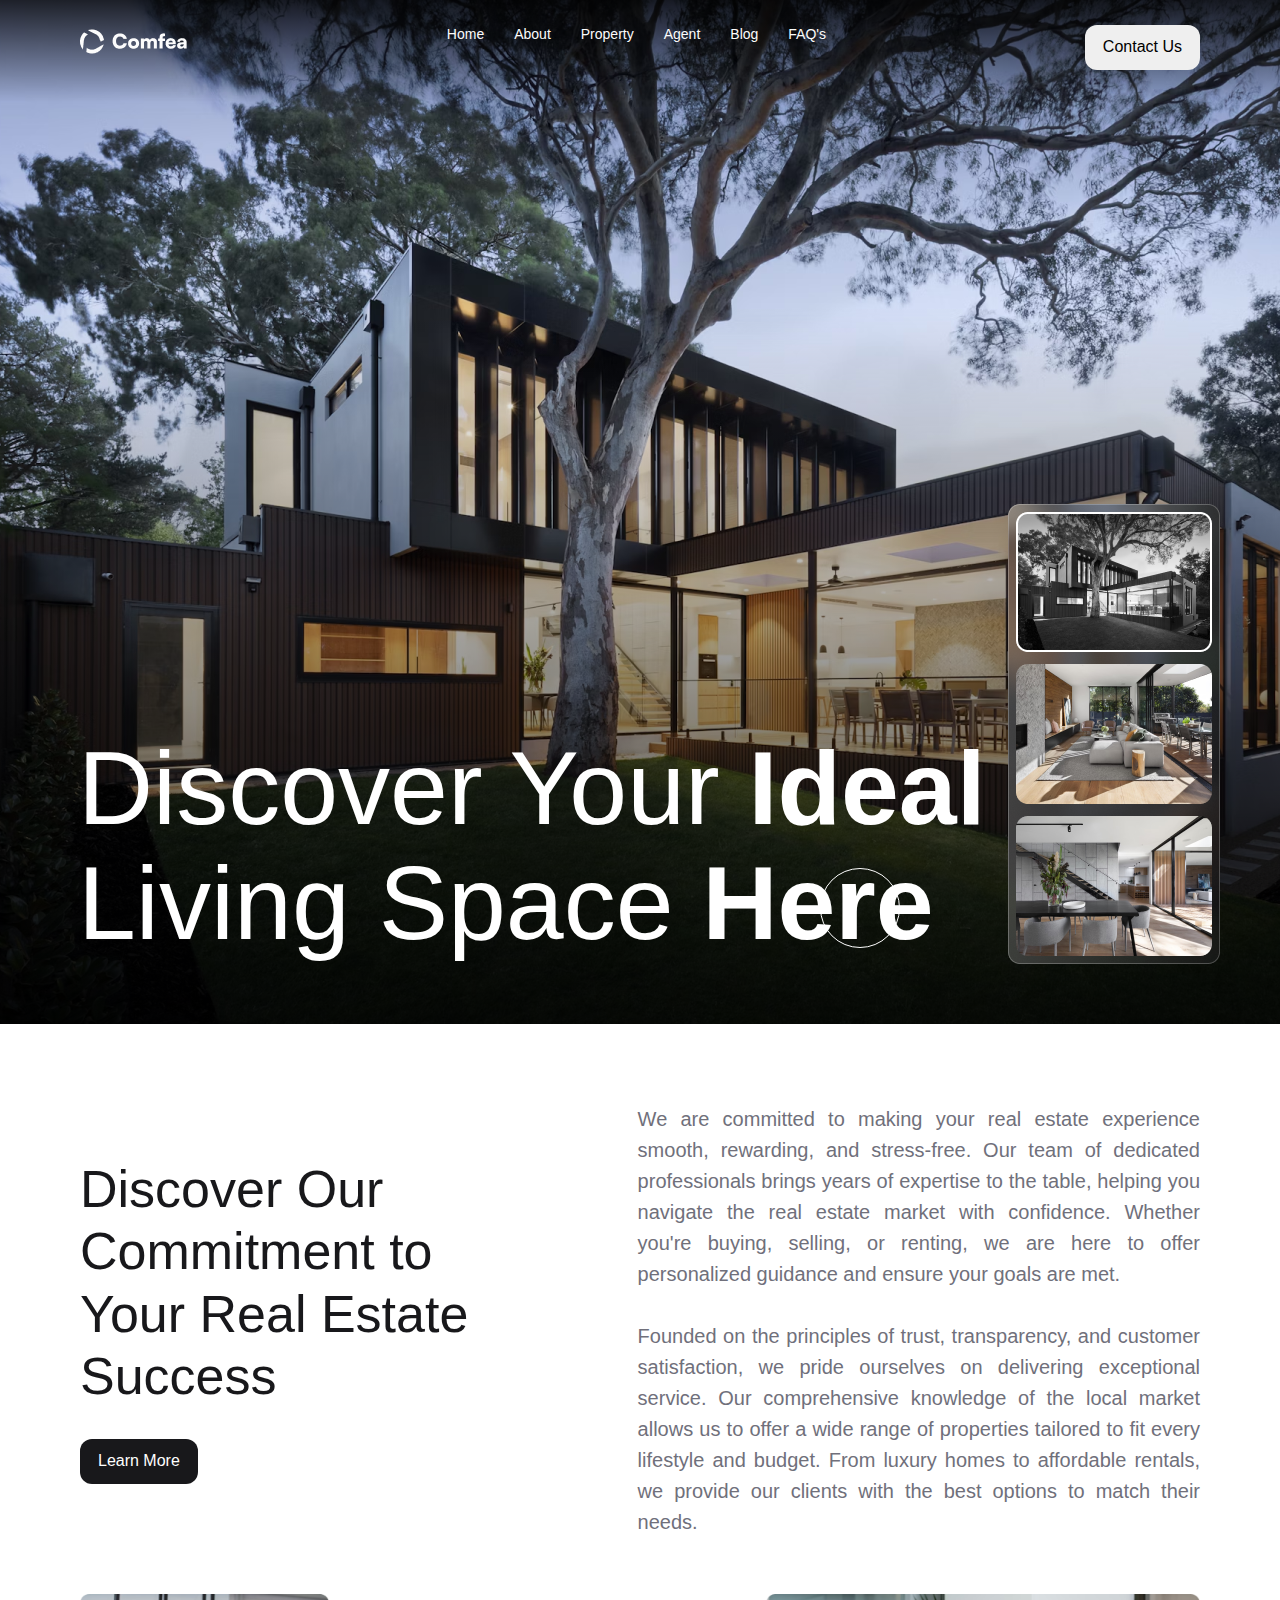
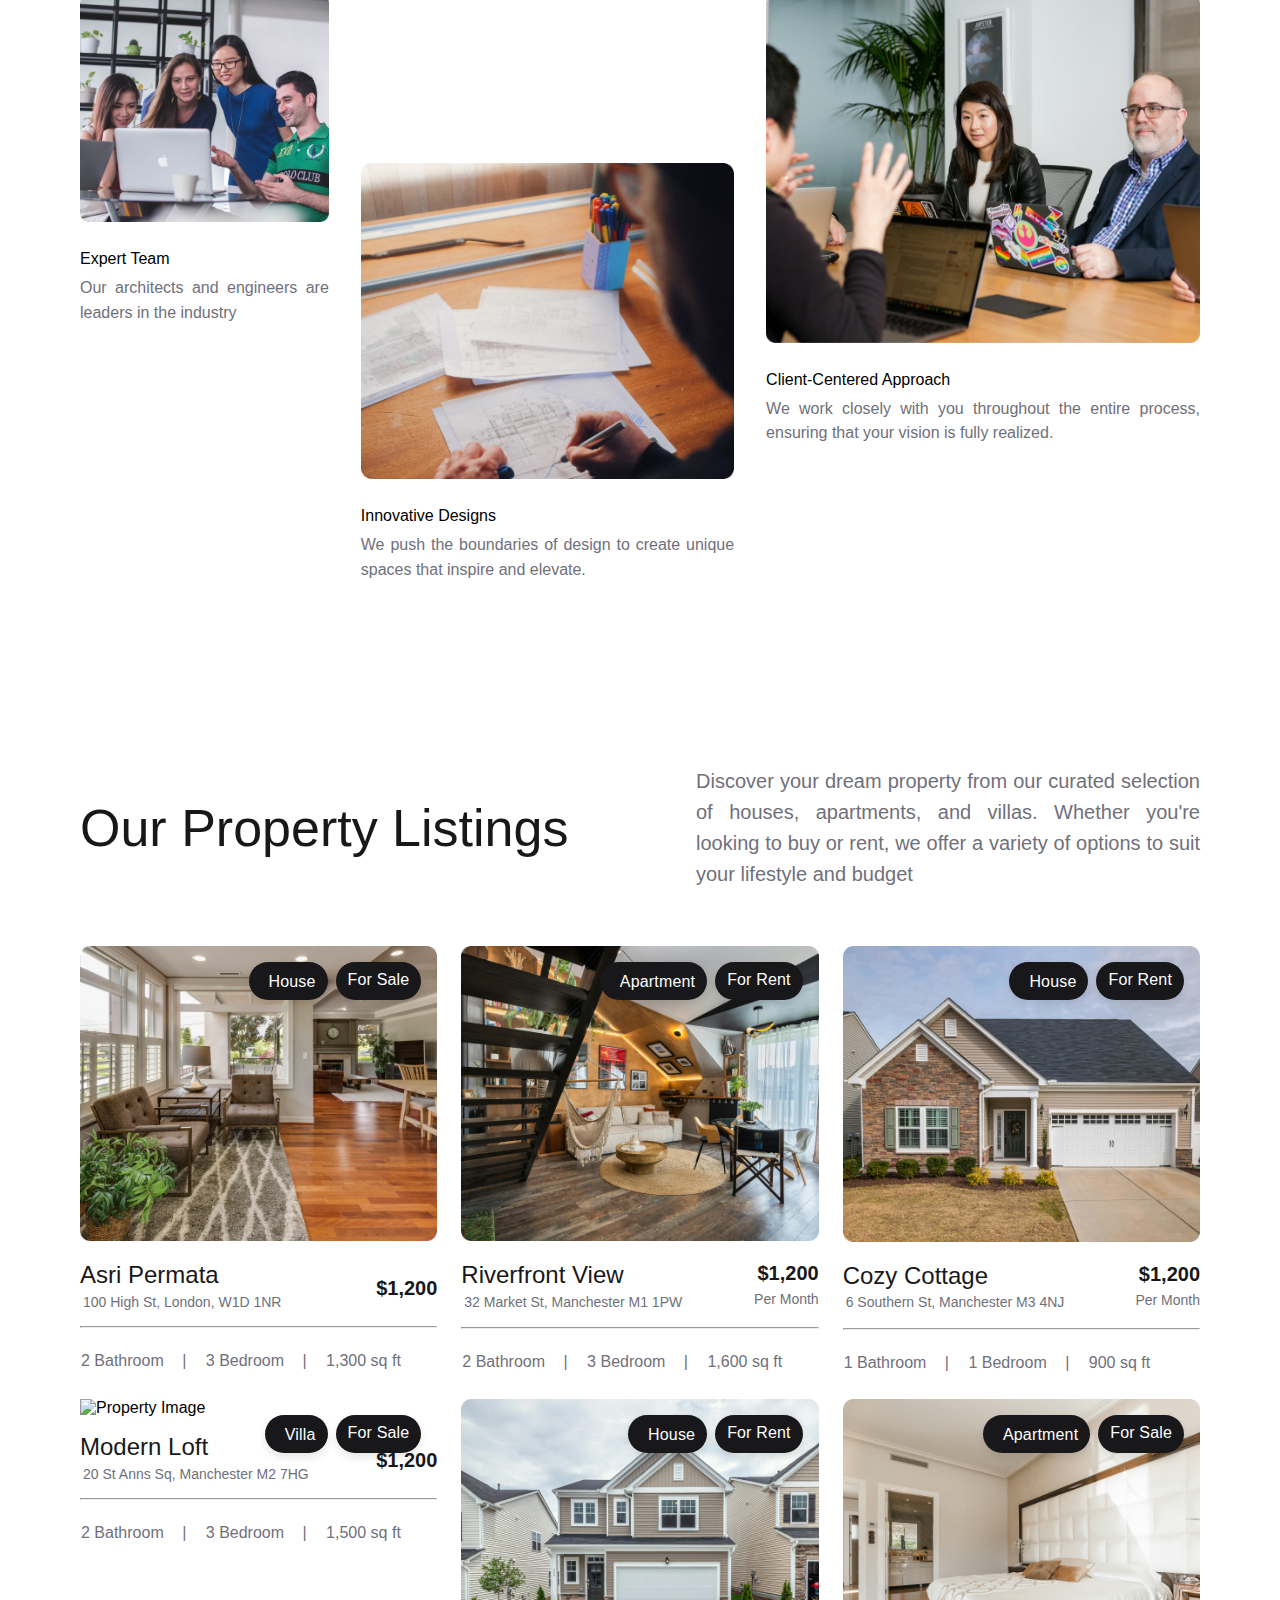
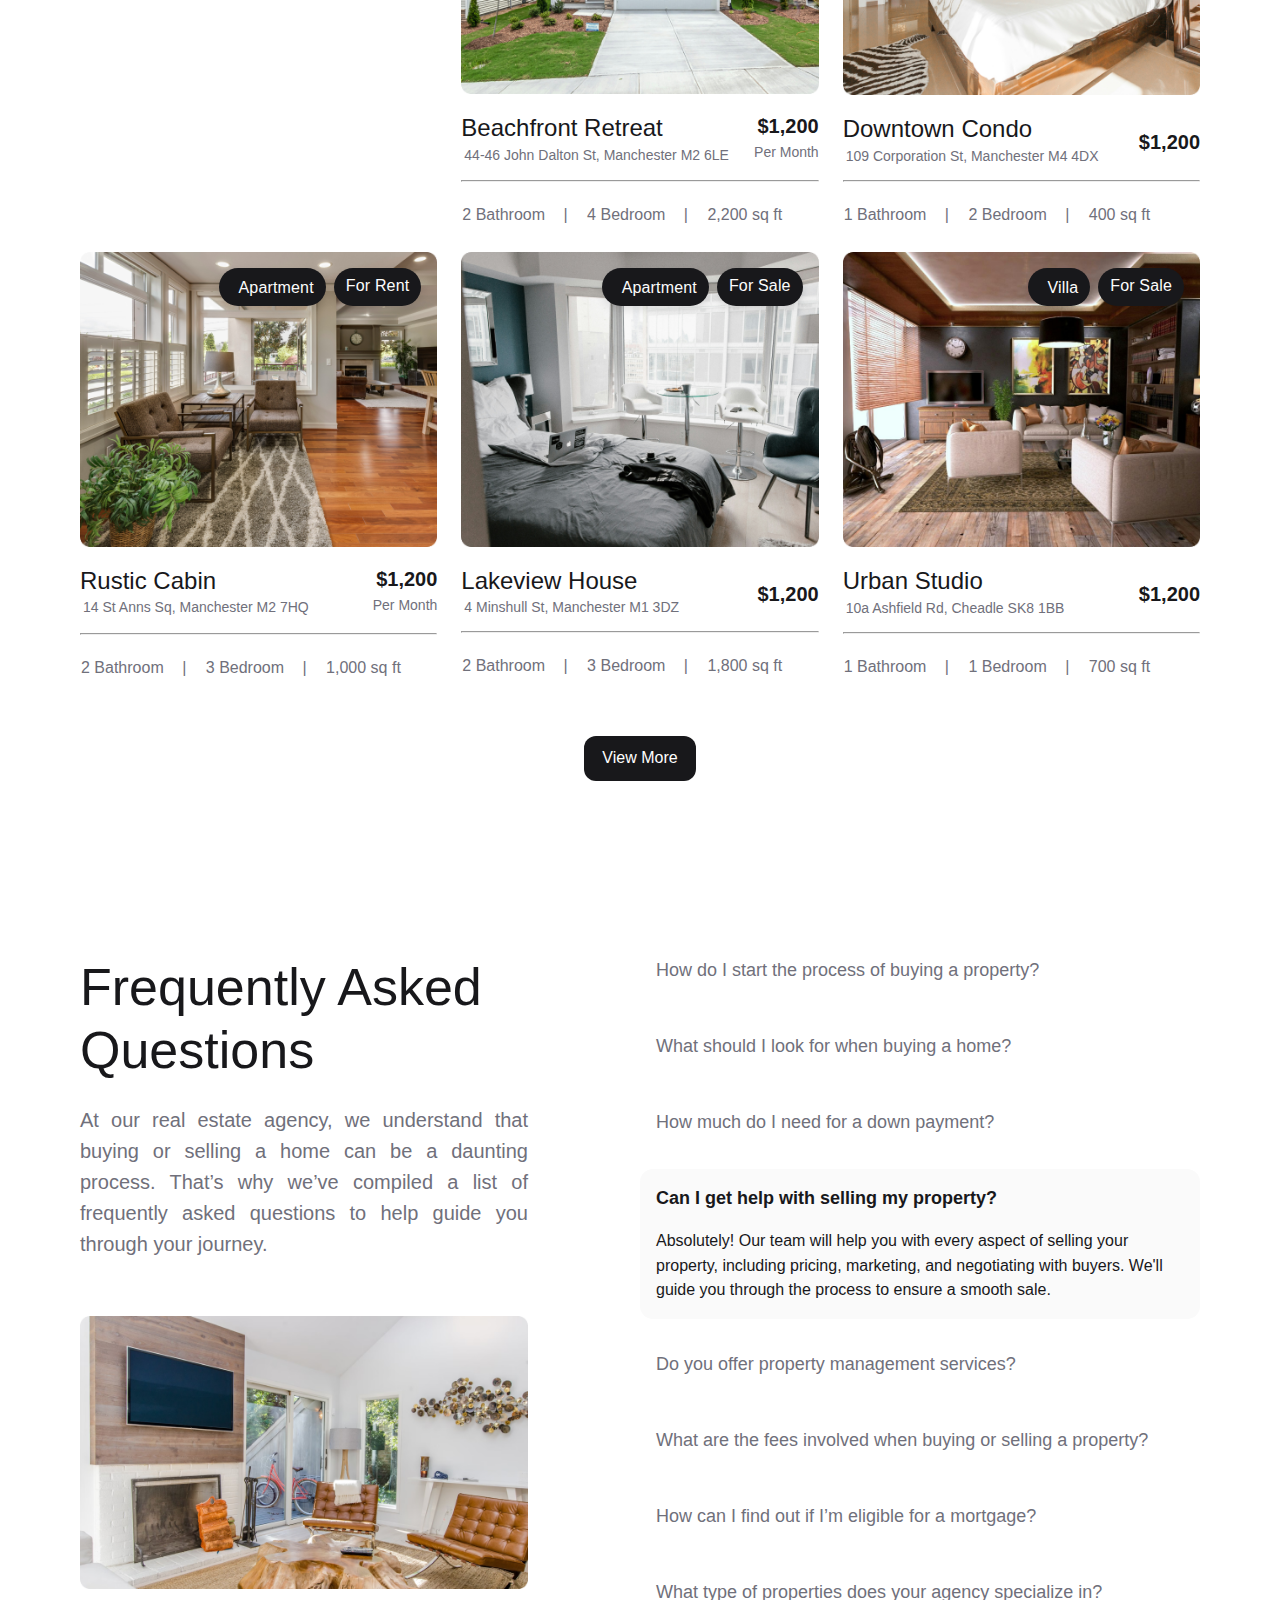
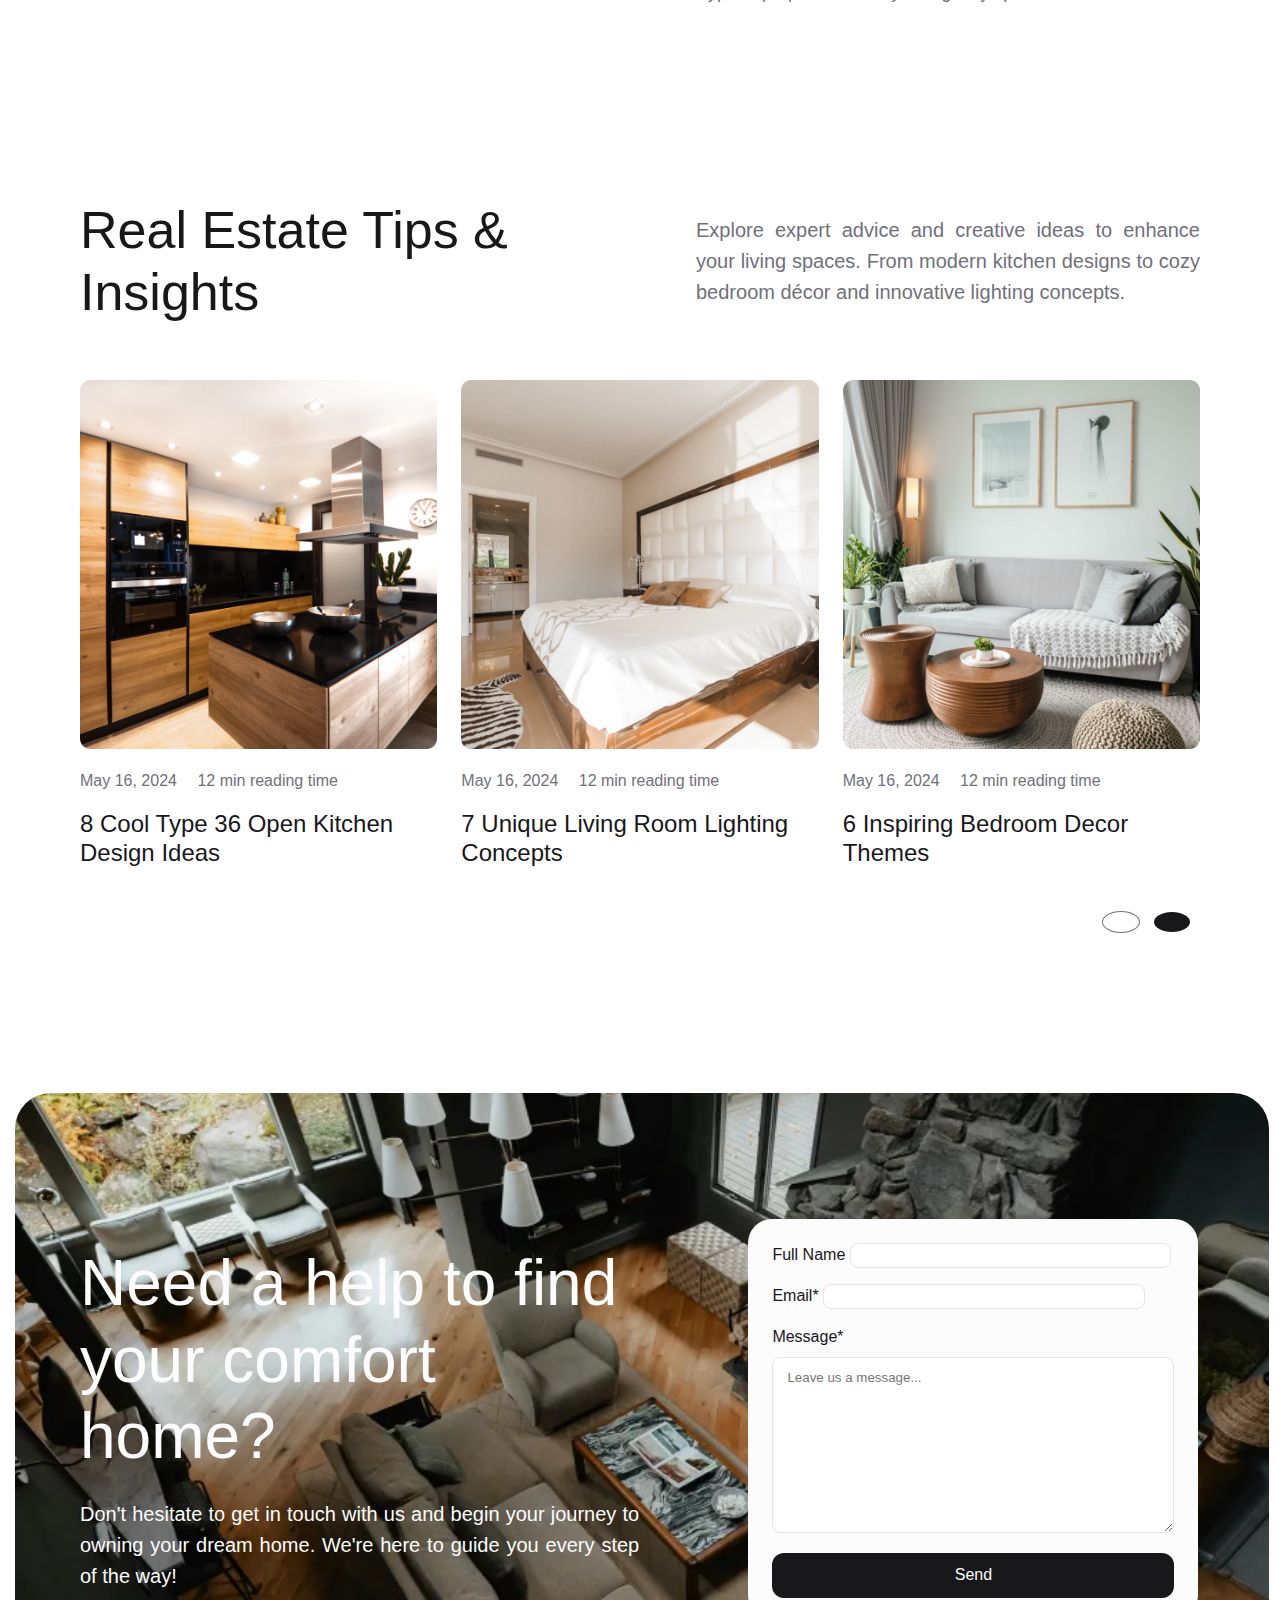
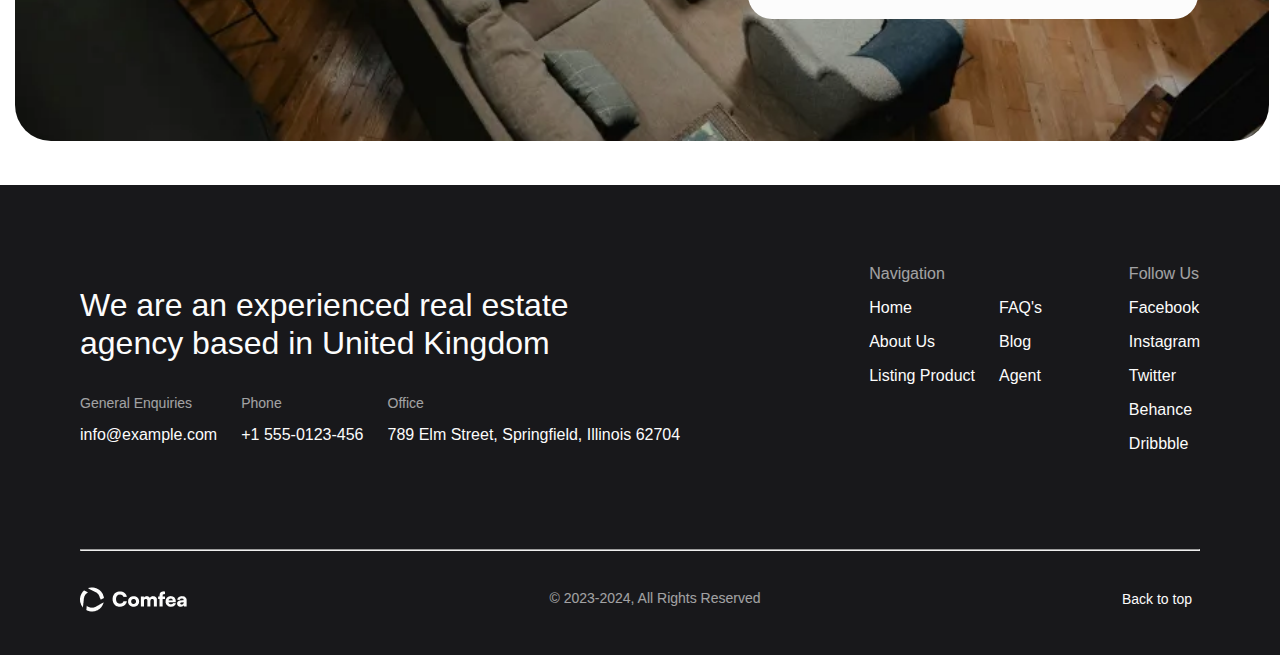
==== index.html @ 49875bf0 "first commit" ====
<!DOCTYPE html>
<html lang="en">

<head>
    <meta charset="UTF-8">
    <meta name="viewport" content="width=device-width, initial-scale=1.0">
    <title>Assignment-One Modern Real Estate Website</title>
    <link rel="stylesheet" href="./styles/style.css">
    <link rel="stylesheet" href="https://cdnjs.cloudflare.com/ajax/libs/font-awesome/6.7.1/css/all.min.css"
        integrity="sha512-5Hs3dF2AEPkpNAR7UiOHba+lRSJNeM2ECkwxUIxC1Q/FLycGTbNapWXB4tP889k5T5Ju8fs4b1P5z/iB4nMfSQ=="
        crossorigin="anonymous" referrerpolicy="no-referrer" />
</head>

<body>
    <!---------------------------------- Hero Section Start ----------------------------------->
    <div class="hero-area">
        <div class="hero-area-slide-img"> 
            <img src="./assets/Image Gallery.png" alt=""></div>
        <div class="hero-area-content container">
            <div class="hero-area-heading">
                <h1>Discover Your <span class="heading-bold">Ideal</span> <br>Living Space <span
                        class="heading-bold">Here</span></h1>
            </div>
            <div class="hero-area-scroll-down"><i class="fa-solid fa-arrow-down"></i></div>
        </div>
    <!--------------------- Header Section Start ---------------------->
        <header class="header-section">
            <div class="navbar-logo">
                <img src="./assets/Logo-Container.png" alt="Logo">
            </div>
            <div class="navbar-list">

                <ul>
                    <li><a href="#">Home</a></li>
                    <li><a href="#">About</a></li>
                    <li><a href="#">Property</a></li>
                    <li><a href="#">Agent</a></li>
                    <li><a href="#">Blog</a></li>
                    <li><a href="#">FAQ's</a></li>
                </ul>
            </div>
            <div class="nav-contact">
                <button>Contact Us</button>
            </div>

        </header>
    <!--------------------- Header Section Start ---------------------->
    
    </div>
    <!--------------------------------- Hero Section End -------------------------------------->

    <main>
        <div class="container">
            <!---------------------- About Us Start ------------------------->
            <section>
                <div class="description-top">
                    <div class="section-title">
                        <h3>Discover Our Commitment to Your Real Estate Success</h3>
                        <button>Learn More</button>
                    </div>
                    <div class="description">
                        <p>We are committed to making your real estate experience smooth, rewarding, and stress-free.
                            Our
                            team of dedicated professionals brings years of expertise to the table, helping you navigate
                            the
                            real estate market with confidence. Whether you're buying, selling, or renting, we are here
                            to
                            offer personalized guidance and ensure your goals are met. <br><br>Founded on the principles
                            of
                            trust, transparency, and customer satisfaction, we pride ourselves on delivering exceptional
                            service. Our comprehensive knowledge of the local market allows us to offer a wide range of
                            properties tailored to fit every lifestyle and budget. From luxury homes to affordable
                            rentals,
                            we provide our clients with the best options to match their needs.</p>
                    </div>
                </div>
                <div class="description-bottom">
                    <div class="description-image">
                        <img src="./assets/Property-Img-1.png" alt="Property Image">
                        <div class="description-image-deatils">
                            <h7>Expert Team</h7>
                            <p>Our architects and engineers are leaders in the industry</p>
                        </div>
                    </div>
                    <div class="description-image img2">
                        <img src="./assets/Property-Img-2.png" alt="Property Image">
                        <div class="description-image-deatils">
                            <h7>Innovative Designs</h7>
                            <p>We push the boundaries of design to create unique spaces that inspire and elevate.</p>
                        </div>
                    </div>
                    <div class="description-image">
                        <img src="./assets/Property-Img-3.png" alt="Property Image">
                        <div class="description-image-deatils">
                            <h7>Client-Centered Approach</h7>
                            <p>We work closely with you throughout the entire process, ensuring that your vision is
                                fully realized.</p>
                        </div>
                    </div>
                </div>
            </section>
            <!----------------------- About Us End -------------------------->

            <!----------------- Property Lisiting Section Start ---------------------->
            <section>
                <div class="property">
                    <div class="property-details">
                        <div class="section-title">
                            <h3>Our Property Listings</h3>
                        </div>
                        <div class="description">
                            <p>Discover your dream property from our curated selection of houses, apartments, and
                                villas.
                                Whether
                                you're looking to buy or rent, we offer a variety of options to suit your lifestyle and
                                budget</p>
                        </div>
                    </div>
                    <div class="property-all-img">

                        <div class="property-img-contain">
                            <img src="./assets/Property-Img-4.png" alt="Property Image">
                            <div class="property-tags">
                                <span class="tag"><i class="fa-solid fa-house-user"></i>House</span>
                                <span class="tag">For Sale</span>
                            </div>
                            <div class="property-info-1">
                                <div class="property-name-location">
                                    <h6>Asri Permata</h6>
                                    <div class="property-location"><i class="fa-solid fa-location-dot"></i>
                                        100 High St, London, W1D 1NR
                                    </div>
                                </div>

                                <div class="property-price sale">
                                    $1,200
                                </div>
                            </div>
                            <hr>
                            <div class="property-info-2">
                                <div class="info-item">
                                    <span class="icon"><i class="fa-solid fa-bath"></i></span>
                                    <span class="text">2 Bathroom</span>
                                    <span class="divider">|</span>
                                    <span class="icon"><i class="fa-solid fa-bed"></i></span>
                                    <span class="text">3 Bedroom</span>
                                    <span class="divider">|</span>
                                    <span class="icon"><i class="fa-solid fa-expand"></i></span>
                                    <span class="text">1,300 sq ft</span>
                                </div>
                            </div>
                        </div>
                        <div class="property-img-contain">
                            <img src="./assets/Property-Img-5.png" alt="Property Image">
                            <div class="property-tags">
                                <span class="tag"><i class="fa-regular fa-building"></i>Apartment</span>
                                <span class="tag">For Rent</span>
                            </div>
                            <div class="property-info-1">
                                <div class="property-name-location">
                                    <h6>Riverfront View</h6>
                                    <div class="property-location"><i class="fa-solid fa-location-dot"></i>
                                        32 Market St, Manchester M1 1PW
                                    </div>
                                </div>

                                <div class="property-price rent">
                                    $1,200 <br><span class="month">Per Month</span>
                                </div>
                            </div>
                            <hr>
                            <div class="property-info-2">
                                <div class="info-item">
                                    <span class="icon"><i class="fa-solid fa-bath"></i></span>
                                    <span class="text">2 Bathroom</span>
                                    <span class="divider">|</span>
                                    <span class="icon"><i class="fa-solid fa-bed"></i></span>
                                    <span class="text">3 Bedroom</span>
                                    <span class="divider">|</span>
                                    <span class="icon"><i class="fa-solid fa-expand"></i></span>
                                    <span class="text">1,600 sq ft</span>
                                </div>
                            </div>
                        </div>
                        <div class="property-img-contain">
                            <img src="./assets/Property-Img-6.png" alt="Property Image">
                            <div class="property-tags">
                                <span class="tag"><i class="fa-solid fa-house-user"></i>House</span>
                                <span class="tag">For Rent</span>
                            </div>
                            <div class="property-info-1">
                                <div class="property-name-location">
                                    <h6>Cozy Cottage</h6>
                                    <div class="property-location"><i class="fa-solid fa-location-dot"></i>
                                        6 Southern St, Manchester M3 4NJ
                                    </div>
                                </div>

                                <div class="property-price rent">
                                    $1,200 <br><span class="month">Per Month</span>
                                </div>
                            </div>
                            <hr>
                            <div class="property-info-2">
                                <div class="info-item">
                                    <span class="icon"><i class="fa-solid fa-bath"></i></span>
                                    <span class="text">1 Bathroom</span>
                                    <span class="divider">|</span>
                                    <span class="icon"><i class="fa-solid fa-bed"></i></span>
                                    <span class="text">1 Bedroom</span>
                                    <span class="divider">|</span>
                                    <span class="icon"><i class="fa-solid fa-expand"></i></span>
                                    <span class="text">900 sq ft</span>
                                </div>
                            </div>
                        </div>
                        <div class="property-img-contain">
                            <img src="./assets/Property-Img-7.png" alt="Property Image">
                            <div class="property-tags">
                                <span class="tag"><i class="fa-solid fa-city"></i>Villa</span>
                                <span class="tag">For Sale</span>
                            </div>
                            <div class="property-info-1">
                                <div class="property-name-location">
                                    <h6>Modern Loft</h6>
                                    <div class="property-location"><i class="fa-solid fa-location-dot"></i>
                                        20 St Anns Sq, Manchester M2 7HG
                                    </div>
                                </div>

                                <div class="property-price sale">
                                    $1,200
                                </div>
                            </div>
                            <hr>
                            <div class="property-info-2">
                                <div class="info-item">
                                    <span class="icon"><i class="fa-solid fa-bath"></i></span>
                                    <span class="text">2 Bathroom</span>
                                    <span class="divider">|</span>
                                    <span class="icon"><i class="fa-solid fa-bed"></i></span>
                                    <span class="text">3 Bedroom</span>
                                    <span class="divider">|</span>
                                    <span class="icon"><i class="fa-solid fa-expand"></i></span>
                                    <span class="text">1,500 sq ft</span>
                                </div>
                            </div>
                        </div>
                        <div class="property-img-contain">
                            <img src="./assets/Property-Img-8.png" alt="Property Image">
                            <div class="property-tags">
                                <span class="tag"><i class="fa-solid fa-house-user"></i>House</span>
                                <span class="tag">For Rent</span>
                            </div>
                            <div class="property-info-1">
                                <div class="property-name-location">
                                    <h6>Beachfront Retreat</h6>
                                    <div class="property-location"><i class="fa-solid fa-location-dot"></i>
                                        44-46 John Dalton St, Manchester M2 6LE
                                    </div>
                                </div>

                                <div class="property-price rent">
                                    $1,200 <br><span class="month">Per Month</span>
                                </div>
                            </div>
                            <hr>
                            <div class="property-info-2">
                                <div class="info-item">
                                    <span class="icon"><i class="fa-solid fa-bath"></i></span>
                                    <span class="text">2 Bathroom</span>
                                    <span class="divider">|</span>
                                    <span class="icon"><i class="fa-solid fa-bed"></i></span>
                                    <span class="text">4 Bedroom</span>
                                    <span class="divider">|</span>
                                    <span class="icon"><i class="fa-solid fa-expand"></i></span>
                                    <span class="text">2,200 sq ft</span>
                                </div>
                            </div>
                        </div>
                        <div class="property-img-contain">
                            <img src="./assets/Property-Img-9.png" alt="Property Image">
                            <div class="property-tags">
                                <span class="tag"><i class="fa-regular fa-building"></i>Apartment</span>
                                <span class="tag">For Sale</span>
                            </div>
                            <div class="property-info-1">
                                <div class="property-name-location">
                                    <h6>Downtown Condo</h6>
                                    <div class="property-location"><i class="fa-solid fa-location-dot"></i>
                                        109 Corporation St, Manchester M4 4DX
                                    </div>
                                </div>

                                <div class="property-price sale">
                                    $1,200
                                </div>
                            </div>
                            <hr>
                            <div class="property-info-2">
                                <div class="info-item">
                                    <span class="icon"><i class="fa-solid fa-bath"></i></span>
                                    <span class="text">1 Bathroom</span>
                                    <span class="divider">|</span>
                                    <span class="icon"><i class="fa-solid fa-bed"></i></span>
                                    <span class="text">2 Bedroom</span>
                                    <span class="divider">|</span>
                                    <span class="icon"><i class="fa-solid fa-expand"></i></span>
                                    <span class="text">400 sq ft</span>
                                </div>
                            </div>
                        </div>
                        <div class="property-img-contain">
                            <img src="./assets/Property-Img-10.png" alt="Property Image">
                            <div class="property-tags">
                                <span class="tag"><i class="fa-regular fa-building"></i>Apartment</span>
                                <span class="tag">For Rent</span>
                            </div>
                            <div class="property-info-1">
                                <div class="property-name-location">
                                    <h6>Rustic Cabin</h6>
                                    <div class="property-location"><i class="fa-solid fa-location-dot"></i>
                                        14 St Anns Sq, Manchester M2 7HQ
                                    </div>
                                </div>

                                <div class="property-price rent">
                                    $1,200 <br><span class="month">Per Month</span>
                                </div>
                            </div>
                            <hr>
                            <div class="property-info-2">
                                <div class="info-item">
                                    <span class="icon"><i class="fa-solid fa-bath"></i></span>
                                    <span class="text">2 Bathroom</span>
                                    <span class="divider">|</span>
                                    <span class="icon"><i class="fa-solid fa-bed"></i></span>
                                    <span class="text">3 Bedroom</span>
                                    <span class="divider">|</span>
                                    <span class="icon"><i class="fa-solid fa-expand"></i></span>
                                    <span class="text">1,000 sq ft</span>
                                </div>
                            </div>
                        </div>
                        <div class="property-img-contain">
                            <img src="./assets/Property-Img-11.png" alt="Property Image">
                            <div class="property-tags">
                                <span class="tag"><i class="fa-regular fa-building"></i>Apartment</span>
                                <span class="tag">For Sale</span>
                            </div>
                            <div class="property-info-1">
                                <div class="property-name-location">
                                    <h6>Lakeview House</h6>
                                    <div class="property-location"><i class="fa-solid fa-location-dot"></i>
                                        4 Minshull St, Manchester M1 3DZ
                                    </div>
                                </div>

                                <div class="property-price sale">
                                    $1,200
                                </div>
                            </div>
                            <hr>
                            <div class="property-info-2">
                                <div class="info-item">
                                    <span class="icon"><i class="fa-solid fa-bath"></i></span>
                                    <span class="text">2 Bathroom</span>
                                    <span class="divider">|</span>
                                    <span class="icon"><i class="fa-solid fa-bed"></i></span>
                                    <span class="text">3 Bedroom</span>
                                    <span class="divider">|</span>
                                    <span class="icon"><i class="fa-solid fa-expand"></i></span>
                                    <span class="text">1,800 sq ft</span>
                                </div>
                            </div>
                        </div>
                        <div class="property-img-contain">
                            <img src="./assets/Property-Img-12.png" alt="Property Image">
                            <div class="property-tags">
                                <span class="tag"><i class="fa-solid fa-city"></i>Villa</span>
                                <span class="tag">For Sale</span>
                            </div>
                            <div class="property-info-1">
                                <div class="property-name-location">
                                    <h6>Urban Studio</h6>
                                    <div class="property-location"><i class="fa-solid fa-location-dot"></i>
                                        10a Ashfield Rd, Cheadle SK8 1BB
                                    </div>
                                </div>

                                <div class="property-price sale">
                                    $1,200
                                </div>
                            </div>
                            <hr>
                            <div class="property-info-2">
                                <div class="info-item">
                                    <span class="icon"><i class="fa-solid fa-bath"></i></span>
                                    <span class="text">1 Bathroom</span>
                                    <span class="divider">|</span>
                                    <span class="icon"><i class="fa-solid fa-bed"></i></span>
                                    <span class="text">1 Bedroom</span>
                                    <span class="divider">|</span>
                                    <span class="icon"><i class="fa-solid fa-expand"></i></span>
                                    <span class="text">700 sq ft</span>
                                </div>
                            </div>
                        </div>


                    </div>
                    <div class="property-button"> <button>View More</button></div>
                   
                </div>
            </section>
            <!----------------- Property Lisiting Section End ----------------------->

            <!---------------------------- FAQ Section Start -------------------------->
              <section>
                <div class="faq-section">
                <div class="section-title faq-left">
                  <h3>Frequently Asked Questions</h3>
                  <p>At our real estate agency, we understand that buying or selling a home can be a daunting process. That’s why we’ve compiled a list of frequently asked questions to help guide you through your journey.</p>
                  <img src="./assets/FAQ-Image.png" alt="FAQ Image" class="faq-image">
                </div>
                <div class="faq-right">
                  <div class="faq-item">
                    <div class="faq-question">How do I start the process of buying a property?</div>
                    <button class="faq-icon"><i class="fa-solid fa-minus"></i></button>
                  </div>
                  <div class="faq-item">
                    <div class="faq-question">What should I look for when buying a home?</div>
                    <button class="faq-icon"><i class="fa-solid fa-minus"></i></button>
                  </div>
                  <div class="faq-item">
                    <div class="faq-question">How much do I need for a down payment?</div>
                    <button class="faq-icon"><i class="fa-solid fa-minus"></i></button>
                  </div>
                  <div class="faq-item active">
                    <div class="faq-question faq-active">Can I get help with selling my property?
                        <button class="faq-icon"><span><i class="fa-solid fa-plus"></i></span></button></div>
                    <div class="faq-answer">
                      Absolutely! Our team will help you with every aspect of selling your property, including pricing, marketing, and negotiating with buyers. We'll guide you through the process to ensure a smooth sale.
                    </div>
                  </div>
                  <div class="faq-item">
                    <div class="faq-question">Do you offer property management services?</div>
                    <button class="faq-icon"><i class="fa-solid fa-minus"></i></button>
                  </div>
                  <div class="faq-item">
                    <div class="faq-question">What are the fees involved when buying or selling a property?</div>
                    <button class="faq-icon"><i class="fa-solid fa-minus"></i></button>
                  </div>
                  <div class="faq-item">
                    <div class="faq-question">How can I find out if I’m eligible for a mortgage?</div>
                    <button class="faq-icon"><i class="fa-solid fa-minus"></i></button>
                  </div>
                  <div class="faq-item">
                    <div class="faq-question">What type of properties does your agency specialize in?</div>
                    <button class="faq-icon"><i class="fa-solid fa-minus"></i></button>
                  </div>
                </div>
                </div>
         </section>
              <!-------------------------- FAQ Section  End --------------------------->

            <!------------------- Blog Section Start --------------------------->
            <section>
                <div class="blog-section">
                    <div class="blog-info">
                        <div class="section-title">
                            <h3>Real Estate Tips & Insights</h3>
                        </div>

                        <div class="description">
                            <p class="section-description">
                                Explore expert advice and creative ideas to enhance your living spaces. From modern
                                kitchen designs to cozy bedroom décor and innovative lighting concepts.
                            </p>
                        </div>
                    </div>
                    <div class="blog-all-img">

                        <div class="blog-container">
                            <img src="./assets/kitchen.png" alt="Kitchen Room Image">

                            <div class="blog-content">
                                <p><span class="blog-content-date">May 16, 2024</span> <i class="fa-regular fa-clock"></i> 12 min reading time</p>
                                <h6>8 Cool Type 36 Open Kitchen Design Ideas</h6>
                            </div>

                        </div>
                        <div class="blog-container">
                            <img src="./assets/living-room.png" alt="Living Room Image">

                            <div class="blog-content">
                                <p><span class="blog-content-date">May 16, 2024</span> <i class="fa-regular fa-clock"></i> 12 min reading time</p>
                                <h6>7 Unique Living Room Lighting Concepts</h6>
                            </div>

                        </div>
                        <div class="blog-container">
                            <img src="./assets/bedroom.png" alt="Bedroom Image">

                            <div class="blog-content">
                                <p><span class="blog-content-date">May 16, 2024</span> <i class="fa-regular fa-clock"></i> 12 min reading time</p>
                                <h6>6 Inspiring Bedroom Decor Themes</h6>
                            </div>

                        </div>
                    </div>

                        <div class="pagination">
                            <div class="right">
                                <button><i class="fa-solid fa-circle"></i></button>
                                <button><i class="fa-regular fa-circle"></i></button>
                                <button><i class="fa-regular fa-circle"></i></button>
                                <button><i class="fa-regular fa-circle"></i></button>
                                  
                            </div>

                            <div class="left">
                                <button class="prev-btn"><i class="fa-solid fa-arrow-left"></i></button>
                            <button class="next-btn"><i class="fa-solid fa-arrow-right"></i></button>
                            </div>
                            
                        </div>
                  
            </section>
             <!----------------- Blog Section End -------------------->
        </div>
        <!----------------- Contact Section Start -------------------->
            <div class="contact-background-img">
                <img src="./assets/contact-last.webp" alt="">
                <div class="container">
                    <div class="contact-section">
                        <div class="contact-content">
                            <h2>Need a help to find your comfort home?</h2>
                            <p>Don't hesitate to get in touch with us and begin your journey to owning your dream home. We're here to guide you every step of the way!</p>
                        </div>
                        <div class="contact-form">
                            <form action="#" method="post">
                                <div class="form-group">
                                    <label for="name">Full Name</label>
                                    <input type="text" id="name" name="name" required>
                                </div>
                                <div class="form-group">
                                    <label for="email">Email*</label>
                                    <input type="email" id="email" name="email" required>
                                </div>
                    
                                <div class="form-group">
                                    <label for="message">Message*</label><br>
                                    <textarea id="message" name="message" placeholder="Leave us a message..." rows="10" required></textarea>
                                </div>
                                <button type="submit" class="send-btn">Send</button>
                            </form>
                        </div>
                    </div>
                    
                </div>
           </div>

        <!----------------- Contact Section End -------------------->
    </main>
     <!----------------- Footer Start -------------------->
     <footer class="footer-section">
    <div class="container">
        <div class="footer-top">
            <div class="footer-info">
                <h6>We are an experienced real estate agency based in United Kingdom</h6>
                <div class="contact-details">
                    <div>
                        <h4>General Enquiries</h4>
                        <p>info@example.com</p>
                    </div>
                    <div>
                        <h4>Phone</h4>
                        <p>+1 555-0123-456</p>
                    </div>
                    <div>
                        <h4>Office</h4>
                        <p>789 Elm Street, Springfield, Illinois 62704</p>
                    </div>
                </div>
            </div>
            <div class="footer-links">
                <div>
                    <h4>Navigation</h4>
                    <ul class="navigation">
                        <li><a href="#">Home</a></li>
                        <li><a href="#">FAQ's</a></li>
                        <li><a href="#">About Us</a></li>
                        <li><a href="#">Blog</a></li>
                        <li><a href="#">Listing Product</a></li>
                        <li><a href="#">Agent</a></li>
                        
                    </ul>
                </div>
                <div>
                    <h4>Follow Us</h4>
                    <ul>
                        <li><a href="#">Facebook</a></li>
                        <li><a href="#">Instagram</a></li>
                        <li><a href="#">Twitter</a></li>
                        <li><a href="#">Behance</a></li>
                        <li><a href="#">Dribbble</a></li>
                    </ul>
                </div>
            </div>
        </div>
        <hr class="footer-divider">
        <div class="footer-bottom">
            <div class="footer-logo">
                <img src="./assets/Logo-Container.png" alt="Logo">
            </div>
            <div class="footer-brand">
                <p>&copy; 2023-2024, All Rights Reserved</p>
            </div>
            <div class="back-to-top">
                <a href="#">Back to top <i class="fa-solid fa-arrow-up"></i></a>
            </div>
        </div>
    </div>
    </footer>
    
    <!----------------- Footer End -------------------->
  
</body>

</html>
---- styles/style.css ----
@import url('./fonts/Satoshi_Complete/Fonts/WEB/css/satoshi.css');

:root {
    /* Colors */
    --gray-25: #fcfcfc;
    --gray-50: #fafafa;
    --gray-100: #f4f4f5;
    --gray-200: #e4e4e7;
    --gray-300: #d1d1d6;
    --gray-400: #a0a0ab;
    --gray-500: #70707b;
    --gray-600: #51525c;
    --gray-700: #3f3f46;
    --gray-800: #26272b;
    --gray-900: #18181b;


    /* Font weights */
    --font-weight-regular: 400;
    --font-weight-medium: 500;
    --font-weight-bold: 700;

    /* Font sizes */
    --font-size-heading-1: 6.5rem;
    --font-size-heading-2: 4rem;
    --font-size-heading-3: 3.25rem;
    --font-size-heading-4: 3rem;
    --font-size-heading-5: 2.5rem;
    --font-size-heading-6: 2rem;
    --font-size-heading-7: 1.5rem;
    --font-size-body-Xlarge: 1.25rem;
    --font-size-body-large: 1.125rem;
    --font-size-body-medium: 1rem;
    --font-size-body-small: 0.875rem;
    --font-size-body-Xsmall: 0.75rem;
}

* {
    margin: 0;
    padding: 0;
    box-sizing: border-box;
    font-family: 'Satoshi', sans-serif;
}

a {
    text-decoration: none;
    color: var(--gray-25);
    font-weight: var(--font-weight-regular);
    font-size: var(--font-size-body-small);
}

li {
    list-style-type: none;
}

p {
    font-size: var(--font-size-body-Xlarge);
    font-weight: var(--font-weight-regular);
    line-height: 155%;
    color: var(--gray-500);
    text-align: justify;
}

h1 {
    color: #FFFFFF;
    font-size: var(--font-size-heading-1);
    font-weight: var(--font-weight-regular);
    line-height: 110%;
}

h3 {
    color: var(--gray-900);
    font-size: var(--font-size-heading-3);
    font-weight: var(--font-weight-regular);
    line-height: 120%;
    letter-spacing: -2%;
}

button {
    font-size: var(--font-size-body-medium);
    font-weight: var(--font-weight-medium);
    padding: 10px 18px;
    border: none;
    border-radius: 12px;
    line-height: 155%;
}

.container {
    margin: 0px 80px;
}

/************* Hero Section Start**********/
.hero-area {
    height: 1024px;
    background: linear-gradient(to bottom, rgba(0, 0, 0, 0.8), rgba(0, 0, 0, 0) 10%),
        linear-gradient(to top, rgba(0, 0, 0, 0.8), rgba(0, 0, 0, 0) 70%),
        url('../assets/Hero-Image.png');
    position: relative;
    overflow: hidden;
}

.header-section {
    width: 100%;
    display: flex;
    justify-content: space-between;
    position: absolute;
    top: 0;
    padding: 25px 80px;

}

.navbar-list ul {
    display: flex;
    justify-content: space-between;
    align-items: center;
    gap: 30px;
}

.hero-area-content,
.faq-section {
    /* max-width: 88.88%; */
    display: flex;
    justify-content: space-between;
    align-items: center;
}

.hero-area-heading {
    position: absolute;
    bottom: 64px;
    left: 78px;
}

.heading-bold {
    font-weight: var(--font-weight-bold);
}

.hero-area-slide-img {
    width: 212px;
    position: absolute;
    bottom: 56px;
    right: 60px;
}

.hero-area-scroll-down {
    width: 80px;
    height: 80px;
    position: absolute;
    bottom: 76px;
    right: 380px;
    border-radius: 50%;
    border: 1px solid white;
}

.hero-area-scroll-down i {
    font-size: 35px;
    text-align: center;
    color: white;
    padding: 24px;

}

/************* Hero Section End **********/
section {
    margin: 80px 0px 160px;
}

/************* About Us Start ***********/
.description-top {
    display: flex;
    justify-content: space-between;
    align-items: center;
    gap: 125px;
}

.section-title {
    width: 50%;

}

.description-top .description {
    width: 65%;
}

.section-title button {
    background-color: var(--gray-900);
    color: #FFFFFF;
    margin-top: 32px;

}

.description-bottom {
    margin-top: 56px;
    display: flex;
    gap: 32px;
    /* padding-bottom: 170px; */
}

.img2 {
    position: relative;
    top: 169px;

}

.description-image img {
    width: 100%;
    object-fit: cover;

}

.description-image-deatils {
    margin: 24px 0px 0px;
}

h6 {
    color: var(--gray-900);
    font-size: var(--font-size-heading-7);
    font-weight: var(--font-weight-regular);
    line-height: 120%;
}

.description-image-deatils p {
    margin-top: 8px;
    font-size: var(--font-size-body-medium);
}

/************* About Us Start ***********/

/********* Property Lisiting Section Start *******/
.property {
    padding-top: 160px;
}

.property-details,
.blog-info {
    display: flex;
    justify-content: space-between;
    align-items: center;
    /* gap: 248px; */
}

.description {
    width: 45%;
}

.property-all-img,
.blog-all-img {
    margin-top: 56px;
    display: grid;
    grid-template-columns: repeat(3, 1fr);
    grid-template-rows: repeat(auto-fit, minmax(270px, 1fr));
    gap: 24px;
}

.property-img-contain {
    position: relative;
}

.property-img-contain img,
.blog-container img,
.faq-left img {
    width: 100%;
    object-fit: cover;
}

.property-tags {
    display: flex;
    gap: 8px;
    position: absolute;
    top: 16px;
    right: 016px;
}

.tag {
    padding: 8px 12px;
    background-color: var(--gray-900);
    color: var(--gray-25);
    font-size: var(--font-size-body-medium);
    font-weight: var(--font-weight-medium);
    line-height: 20px;
    letter-spacing: 0.16px;
    border-radius: 22px;
    box-shadow: 0 4px 8px rgba(0, 0, 0, 0.1);
}

.tag i {
    font-size: 20px;
    margin-right: 8px;
}


.property-img-contain hr {
    color: #E4E4E7;
    margin: 16px 0px;
}

.property-info-1 {
    display: flex;
    justify-content: space-between;
}

.property-name-location h6,
.blog-content h6 {
    font-weight: var(--font-weight-medium);
    margin-top: 16px;
}

.property-name-location {
    color: var(--gray-500);
}

.property-location {
    display: flex;
    font-size: var(--font-size-body-small);
    font-weight: var(--font-weight-medium);
    margin-top: 4px;
}

.property-location i {
    font-size: 15px;
    margin-right: 3px;
}

.property-price {
    font-size: var(--font-size-body-Xlarge);
    font-weight: var(--font-weight-bold);
    line-height: 120%;
    color: var(--gray-900);
}

.sale {
    margin-top: 31px;
}

.rent {
    text-align: right;
    margin-top: 16px;
}

.month {
    font-size: var(--font-size-body-small);
    font-weight: var(--font-weight-regular);
    color: var(--gray-500);
    margin-top: 9px;
}

.info-item .icon i {
    font-size: 24px;
    padding-right: 1px;
}

.info-item .text {
    font-size: var(--font-size-body-medium);
    font-weight: var(--font-weight-regular);
    line-height: 155%;
}

.info-item .divider {
    padding: 0px 14px;
}

.info-item {
    width: 100%;
    color: var(--gray-500);
}

.property-button {
    width: 100%;
    display: flex;
    justify-content: center;
    align-items: center;
}

.property-button button {
    background-color: var(--gray-900);
    color: #FFFFFF;
    margin-top: 56px;
}
/********* Property Lisiting Section Start *******/

/********* FAQ Section Start *******/
.faq-left {
    width: 40%;
}

.faq-left p {
    margin-top: 24px;
}

.faq-left img {
    margin: 56px 0px 31px;
}

.faq-right {
    width: 50%;
}

.faq-item {
    display: flex;
    justify-content: space-between;
    align-items: center;
    margin-bottom: 16px;
    padding: 16px;
}

.faq-item button {
    padding: 0;
    background: none;
    cursor: pointer;

}

.faq-question {
    font-size: var(--font-size-body-large);
    font-weight: var(--font-weight-medium);
    line-height: 155%;
    color: var(--gray-500);
}

.faq-icon i {
    color: var(--gray-500);
    font-size: 14px;
}

.active {
    background-color: var(--gray-50);
    display: block;
    border-radius: 13px;
}

.faq-active {
    display: flex;
    justify-content: space-between;
    align-items: center;
    font-weight: var(--font-weight-bold);
    color: var(--gray-900);
}

.faq-active .faq-icon i {
    font-weight: var(--font-weight-bold);
    color: var(--gray-900);
}

.faq-answer {
    font-size: var(--font-size-body-medium);
    font-weight: var(--font-weight-regular);
    line-height: 155%;
    color: var(--gray-900);
    margin-top: 16px;
}

.pagination {
    margin-top: 24px;
    display: flex;
    justify-content: space-between;
    align-items: center;
}

.pagination .right button {
    background: none;
    padding: 0;
    margin-right: 6px;
}

.pagination .right button i {
    font-size: 14px;
}

.pagination .left button {
    border-radius: 50%;
}

.pagination .left button i {
    font-size: 16px;
    padding: 6px 0;
}

.pagination .left .prev-btn {
    border: 1px solid #70707B;
    background: none;
    margin-right: 10px;
}

.pagination .left .prev-btn i {
    color: #70707B;
}

.pagination .left .next-btn {
    background-color: var(--gray-900);
    margin-right: 10px;
}

.pagination .left .next-btn i {
    color: white;
}

/********* FAQ Section Start *******/
/********* Blog Section Start *******/
.blog-content {
    margin-top: 16px;
    padding-bottom: 16px;
}

.blog-content p {
    font-size: var(--font-size-body-medium);
    font-weight: var(--font-weight-medium);
    line-height: 155%;
}

.blog-content-date {
    margin-right: 16px;
}
/********* Blog Section End *******/

/********* Contact Section Start *******/
.contact-background-img {
    width: 98%;
    position: relative;
}

.contact-background-img img {
    width: 100%;
    border-radius: 36px;
    object-fit: cover;
    margin: 0px 15px;
    height: 648px;
}

.contact-section {
    display: flex;
    justify-content: space-between;
    align-items: center;
    padding-right: 56px;
    position: absolute;
    top: 50%;
    transform: translatey(-50%);
}

.contact-content {
    width: 50%;
}

.contact-content h2 {
    font-size: var(--font-size-heading-2);
    font-weight: var(--font-weight-medium);
    color: var(--gray-25);
    line-height: 120%;
}

.contact-content p {
    color: var(--gray-25);
    margin-top: 24px;
}

.contact-form {
    background-color: var(--gray-25);
    width: 450px;
    height: 400px;
    border-radius: 24px;
}

.contact-form form {
    padding: 24px;

}

.form-group {
    margin-bottom: 16px;
}

.form-group label,
.contact-form form button {
    font-size: var(--font-size-body-medium);
    font-weight: var(--font-weight-medium);
    line-height: 155%;
    color: var(--gray-900);
}

.form-group textarea {
    width: 100%;
    margin-top: 8px;
    border: 1px solid #E4E4E7;
    border-radius: 8px;
    color: var(--gray-500);
    padding: 12px 14px;
}

.form-group input {
    height: 25px;
    border: none;
    width: 80%;
    border: 1px solid #E4E4E7;
    border-radius: 8px;
}

.contact-form form button {
    width: 100%;
    background-color: var(--gray-900);
    color: var(--gray-25);

}
/********* Contact Section Start *******/
/********* Footer Start *******/
.footer-section {
    background-color: #18181B;
    color: white;
    margin-top: 40px;
}

.footer-top {
    display: flex;
    justify-content: space-between;
    align-items: center;
    padding: 80px 0px;
}

.footer-info h6 {
    font-size: var(--font-size-heading-6);
    font-weight: var(--font-weight-regular);
    max-width: 500px;
    color: var(--gray-25);
    margin-bottom: 32px;
}

.contact-details {
    display: flex;
    gap: 24px;
}

.contact-details h4,
.footer-brand p {
    font-size: var(--font-size-body-small);
    font-weight: var(--font-weight-medium);
    margin-bottom: 12px;
    color: #FFFFFF;
    opacity: 0.6;
}

.contact-details p,
.footer-links h4,
.footer-links ul li a {
    font-size: var(--font-size-body-medium);
    font-weight: var(--font-weight-regular);
    color: var(--gray-25);
}

.footer-links {
    display: flex;
    gap: 24px;
}

.footer-links h4 {
    color: #FFFFFF;
    opacity: 0.6;

}

.footer-links ul {
    list-style: none;
    padding: 0;
    margin-top: 016px;
}

.footer-links ul li {
    margin-bottom: 16px;
}

.footer-links ul li a {
    text-decoration: none;
    transition: color 0.3s;
}

.footer-links ul li a:hover {
    color: #bbb;
}

.footer-links .navigation {
    display: grid;
    grid-template-columns: repeat(2, 1fr);
    column-gap: 24px;
}

.footer-divider {
    width: 100%;
    margin: 0 auto;
    height: 1px;
    background-color: var(--gray-500);
}

.footer-bottom {
    display: flex;
    justify-content: space-between;
    align-items: center;
    padding: 32px 0 40px;

}

.footer-logo {
    height: 32px;
}

.footer-brand p {
    margin-bottom: 0;
}

.back-to-top a {
    font-size: var(--font-size-body-small);
    font-weight: var(--font-weight-medium);
    color: var(--gray-25);
    text-decoration: none;
    transition: color 0.3s;
}

.back-to-top a:hover {
    color: #bbb;
}

.back-to-top i {
    font-size: 12px;
    color: var(--gray-25);
    margin-left: 8px;
}
/********* Footer Start *******/
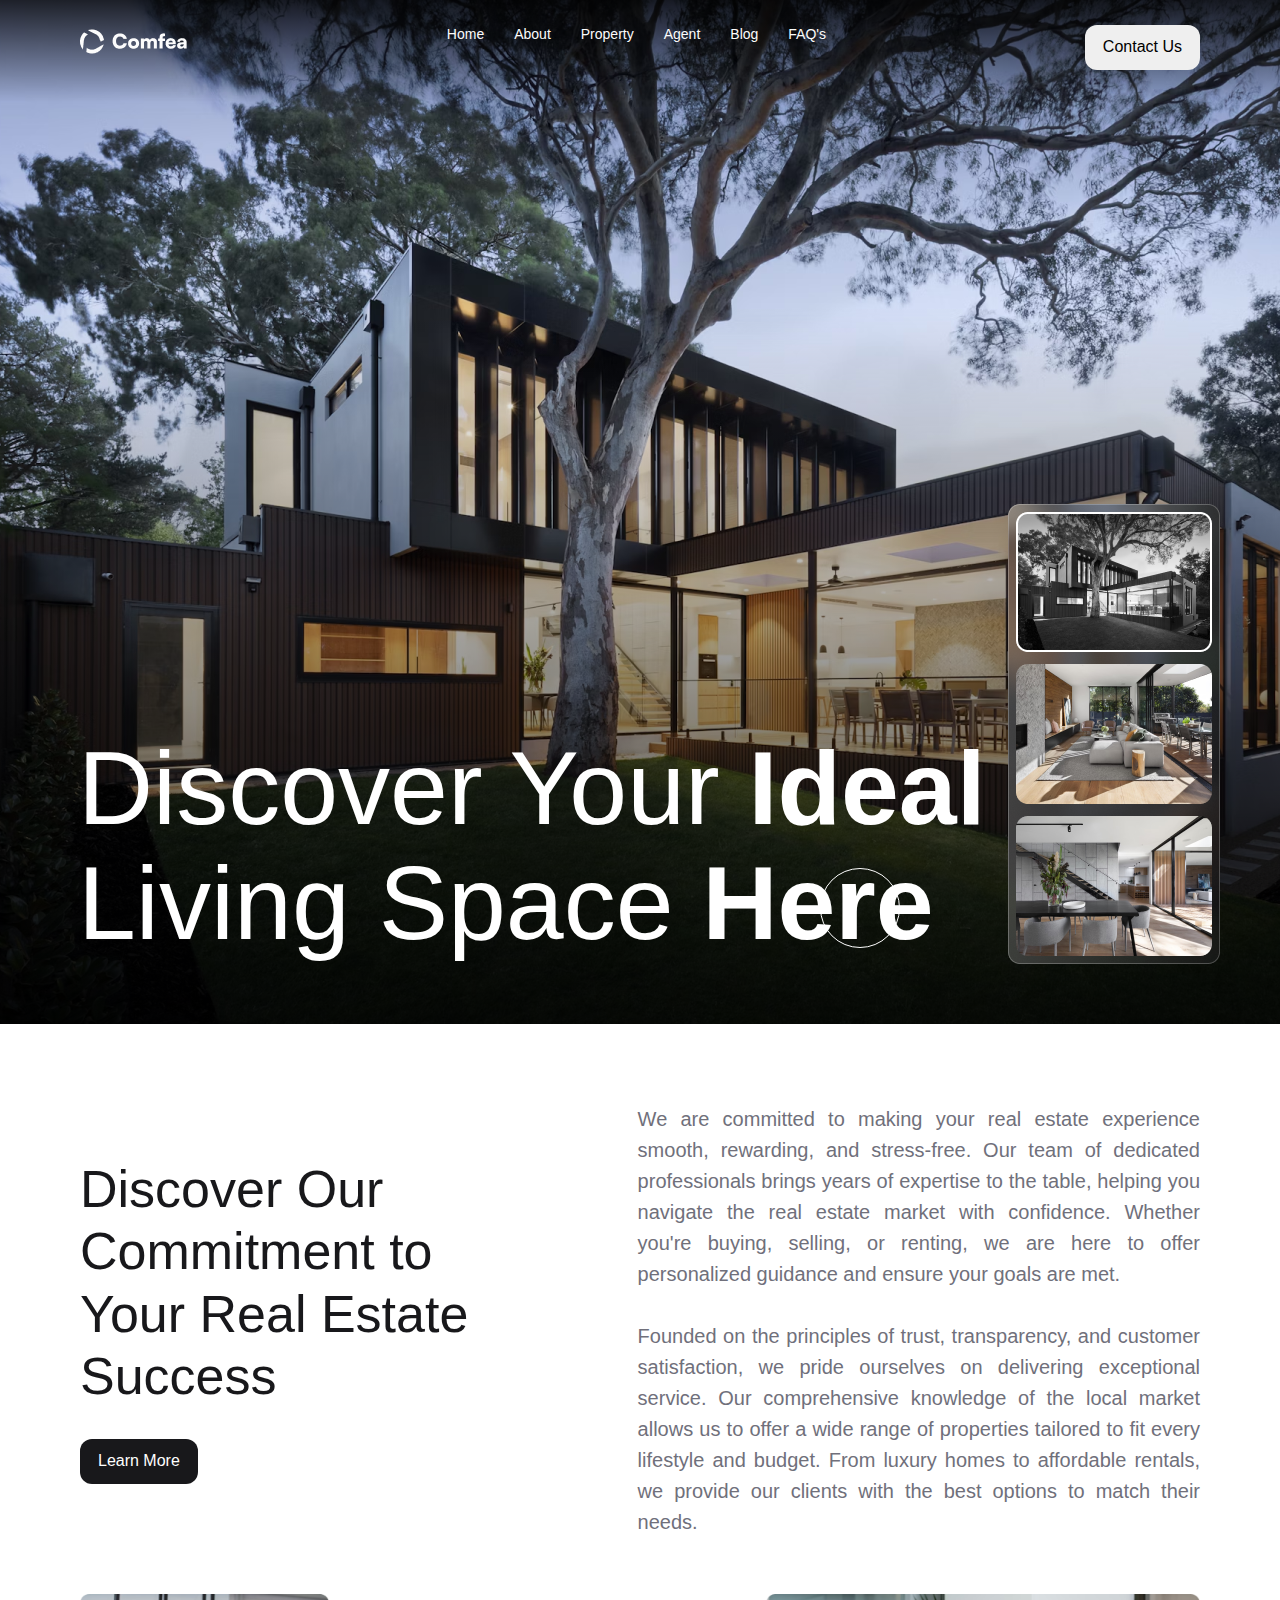
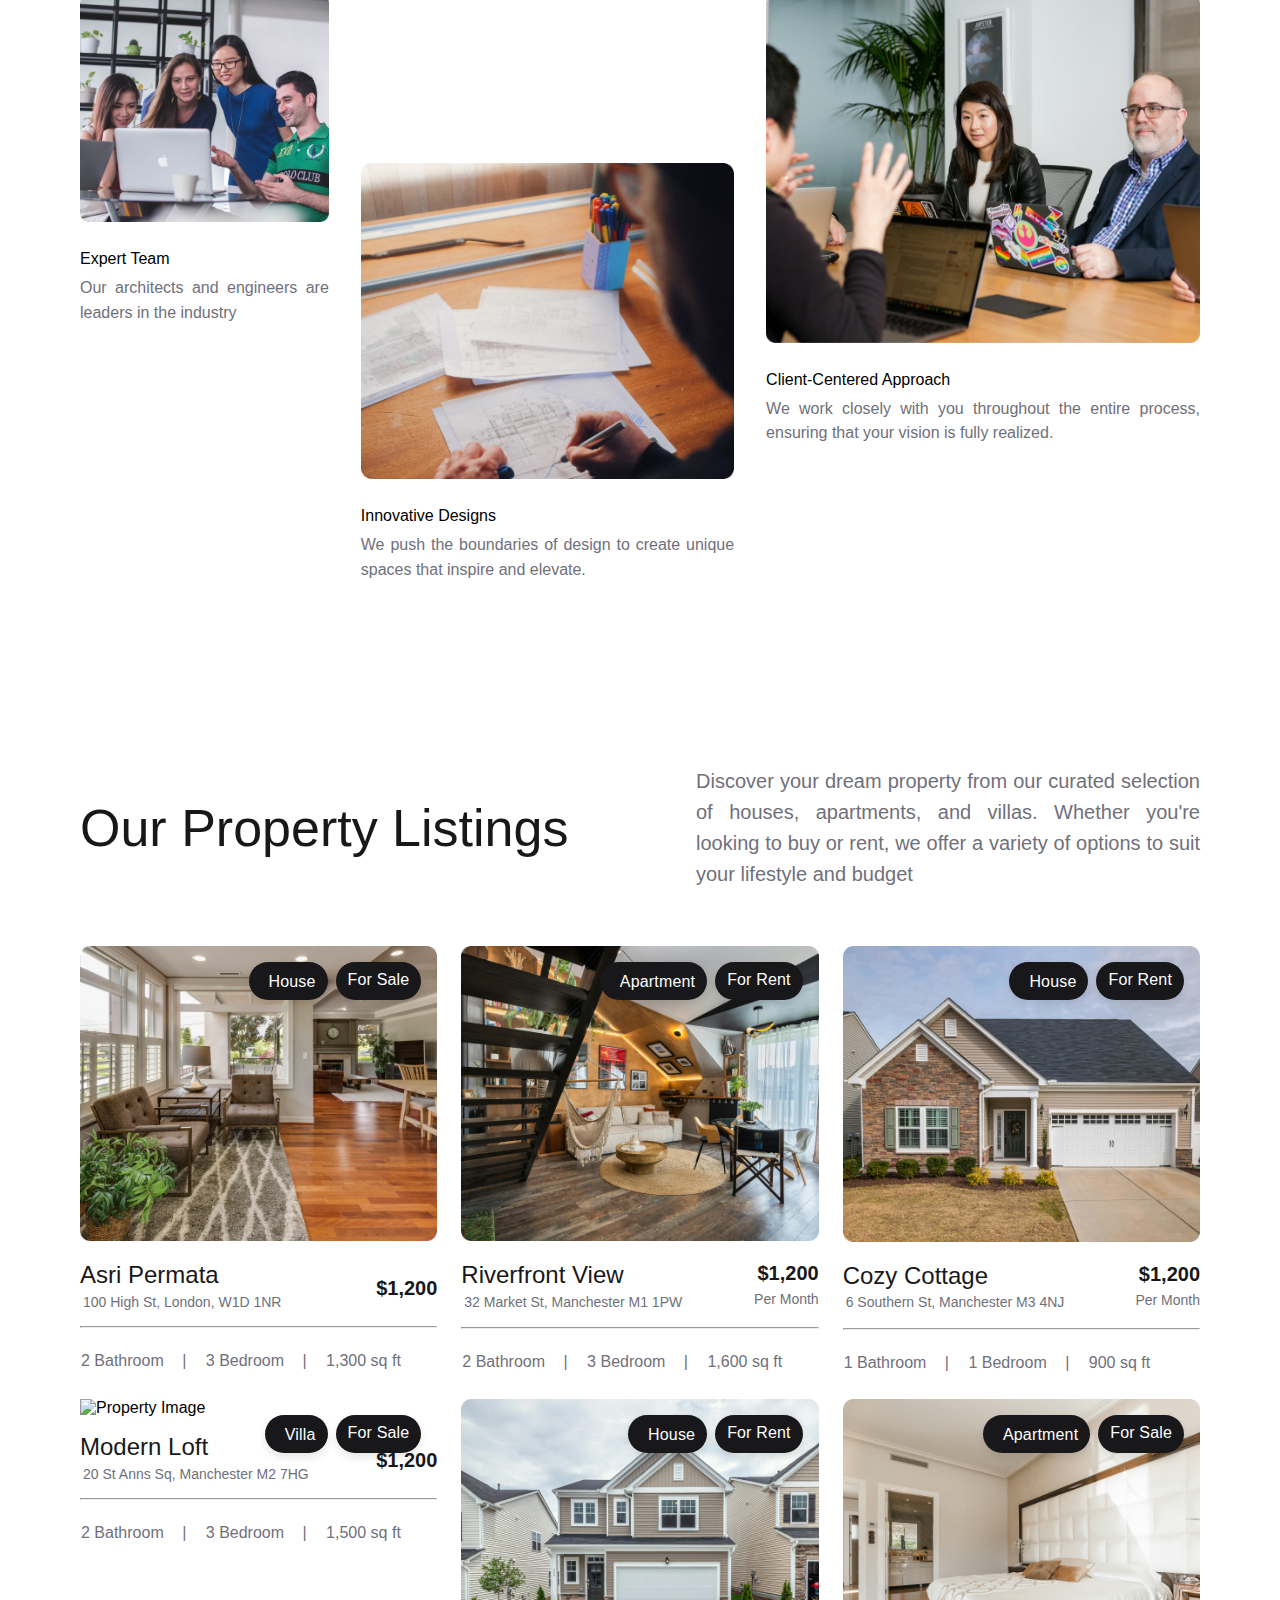
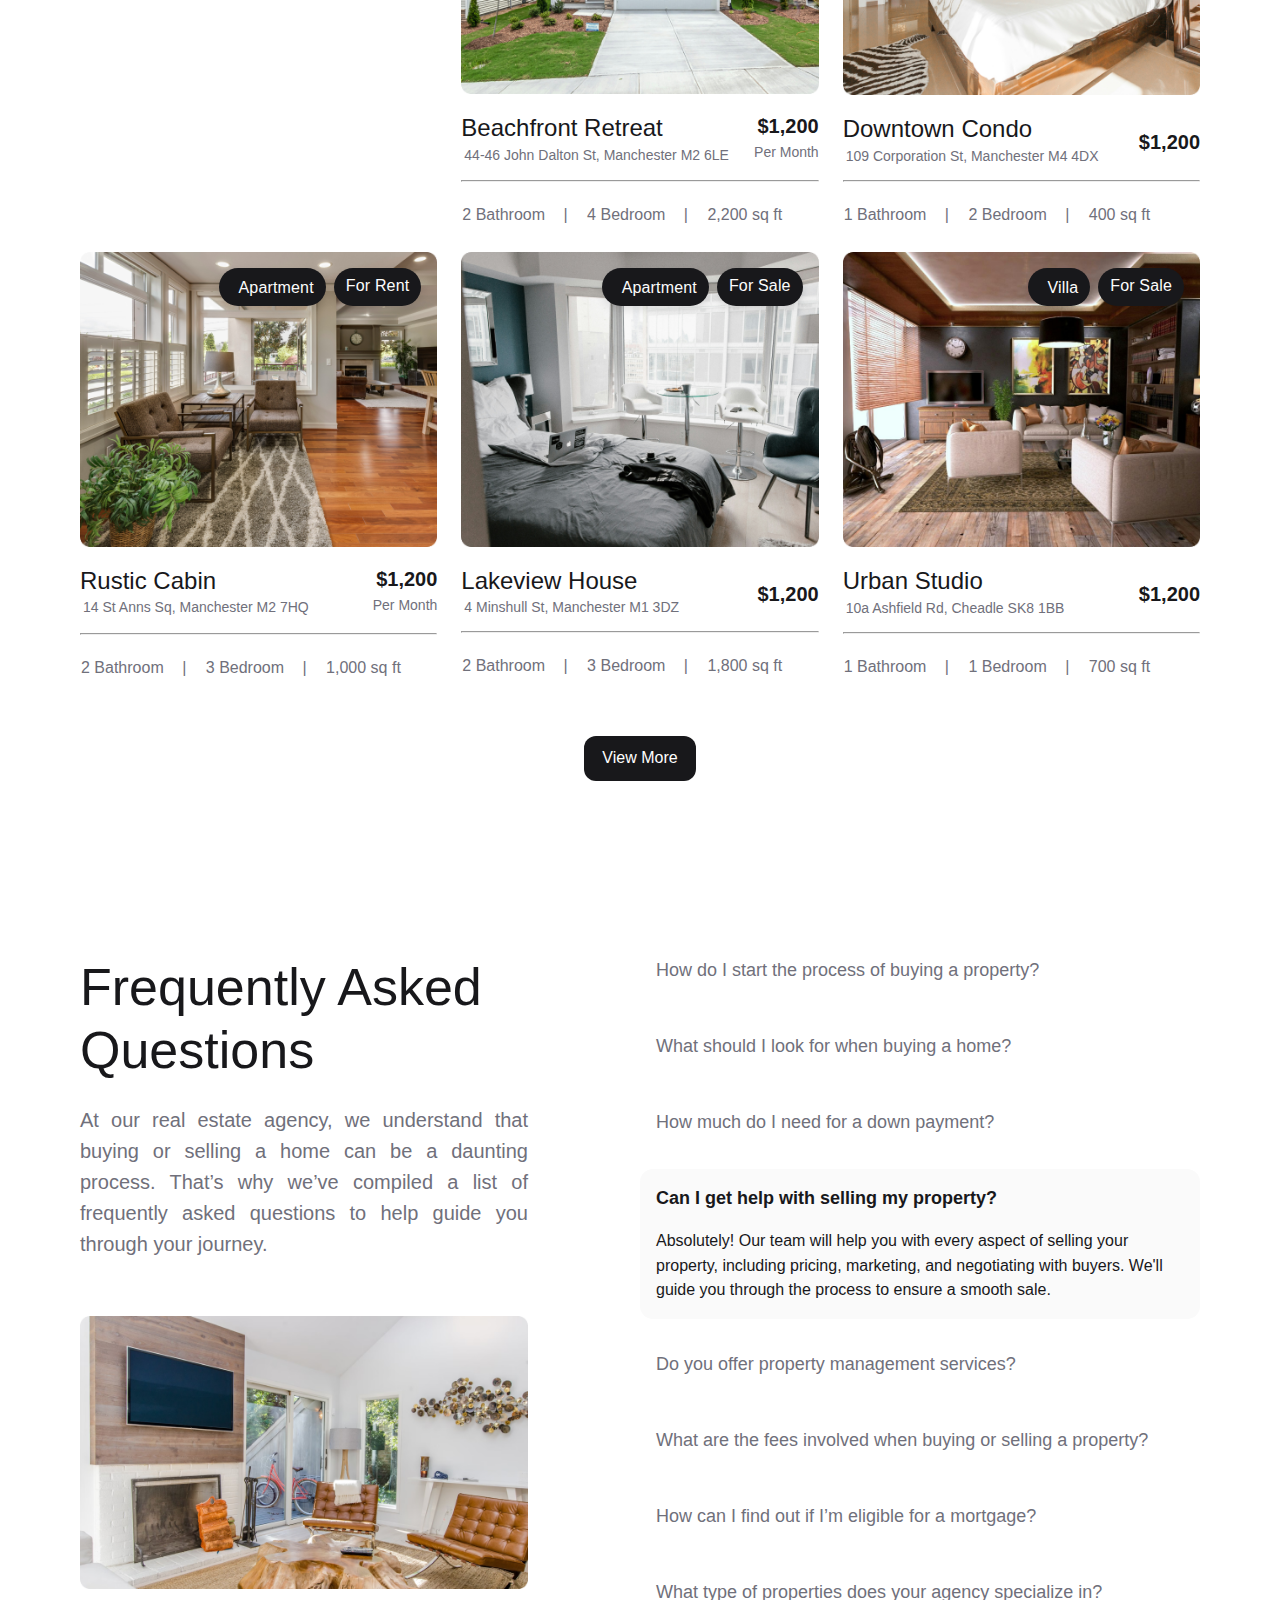
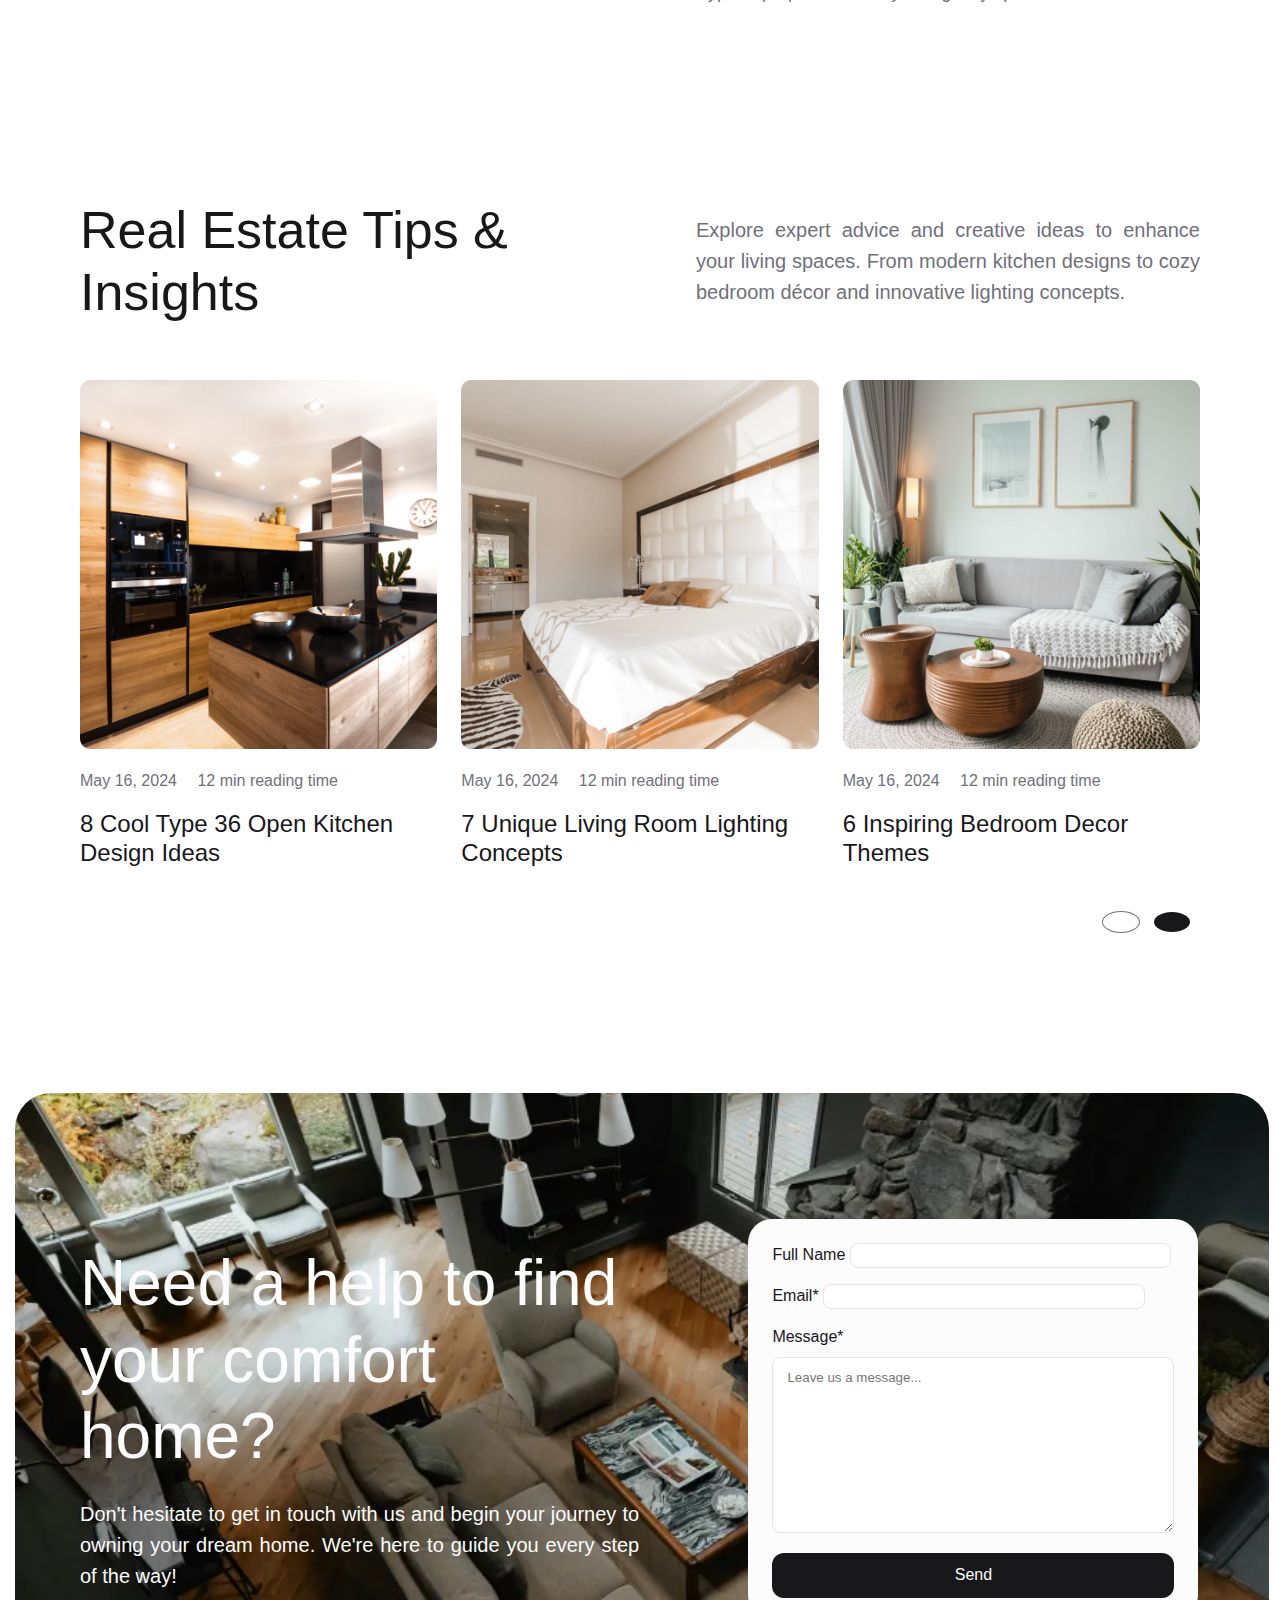
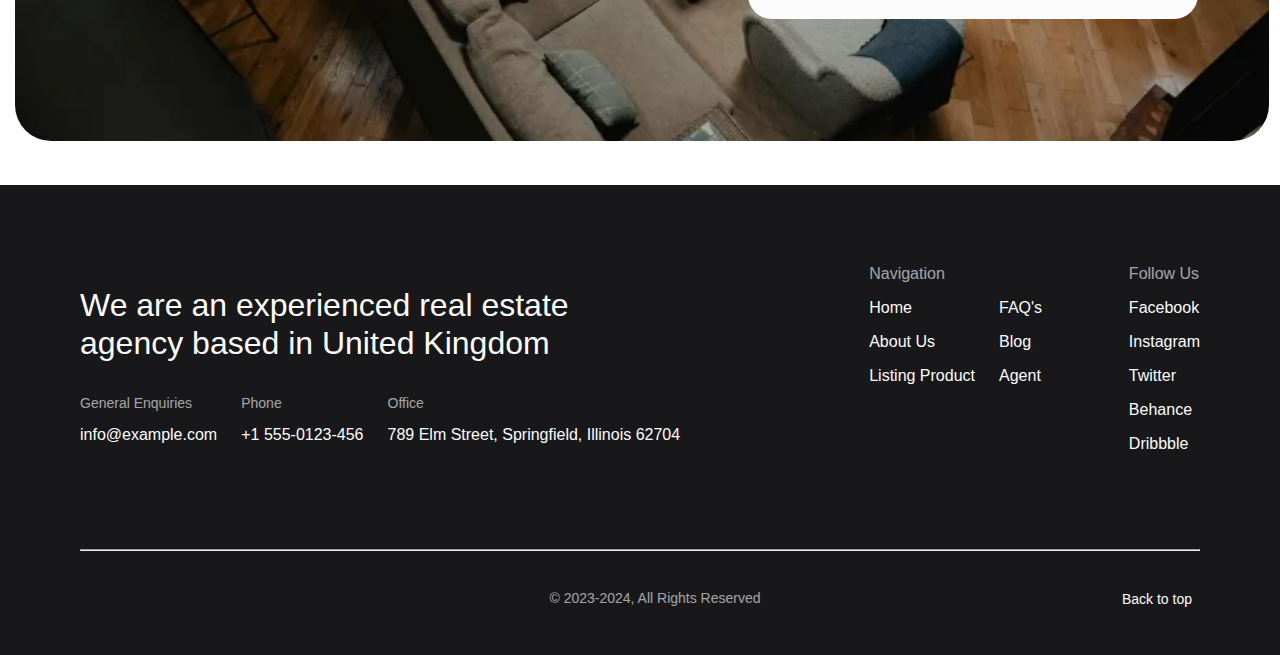
==== commit 5f32e816: "add about page" ====
--- a/index.html
+++ b/index.html
@@ -26,20 +26,20 @@
     <!--------------------- Header Section Start ---------------------->
         <header class="header-section">
             <div class="navbar-logo">
-                <img src="./assets/Logo-Container.png" alt="Logo">
-            </div>
-            <div class="navbar-list">
+                <img src="./assets/Home-Logo-Container.png" alt="Logo">
+            </div>
+            <div class="home-navbar-list">
 
                 <ul>
-                    <li><a href="#">Home</a></li>
-                    <li><a href="#">About</a></li>
-                    <li><a href="#">Property</a></li>
-                    <li><a href="#">Agent</a></li>
-                    <li><a href="#">Blog</a></li>
-                    <li><a href="#">FAQ's</a></li>
+                    <li><a href="./index.html">Home</a></li>
+                    <li><a href="./about.html">About</a></li>
+                    <li><a href="./property.html">Property</a></li>
+                    <li><a href="./agent.html">Agent</a></li>
+                    <li><a href="./blog.html">Blog</a></li>
+                    <li><a href="./faq.html">FAQ's</a></li>
                 </ul>
             </div>
-            <div class="nav-contact">
+            <div class="home-nav-contact">
                 <button>Contact Us</button>
             </div>
 
--- a/styles/style.css
+++ b/styles/style.css
@@ -109,7 +109,7 @@
 
 }
 
-.navbar-list ul {
+.home-navbar-list ul ,.navbar-list ul {
     display: flex;
     justify-content: space-between;
     align-items: center;
@@ -231,14 +231,14 @@
 }
 
 .property-details,
-.blog-info {
+.blog-info,.about-section-title,.testimonial-header,.testimonial-content {
     display: flex;
     justify-content: space-between;
     align-items: center;
     /* gap: 248px; */
 }
 
-.description {
+.description ,.testimonial-header p,.testimonial-image{
     width: 45%;
 }
 
@@ -719,4 +719,110 @@
     color: var(--gray-25);
     margin-left: 8px;
 }
-/********* Footer Start *******/+/********* Footer Start *******/
+
+
+/**************************** About Page ****************************/
+
+/******* header section start *******/
+.navbar-list ul li a{
+color: var(--gray-500);
+}
+.navbar-list ul li .active{
+    color: var(--gray-900);
+    font-weight: var(--font-weight-medium);
+    }
+.nav-contact button{
+    background-color: var(--gray-900);
+    color:var(--gray-25);
+}
+/******* header section end *******/
+/*********************  About Intro Start ******************** */
+.about-section {
+    padding-top: 80px;
+}
+.about-section-title .section-title{
+  width: 40%;
+}
+.about-section-title .description{
+    width: 40%;
+}
+ .about-section-title .description p,.about-text-content p{
+    font-size: var(--font-size-body-large);
+}
+.about-section-title .section-title h3{
+    font-size: var(--font-size-heading-2);
+    letter-spacing: 0;
+}
+.about-image img{
+width: 100%;
+margin-top: 56px;
+}
+.stats,.about-section-content{
+    display: flex;
+    justify-content: space-between;
+    align-items: center;
+    margin-top: 56px;
+}
+.stat{
+    position: relative;
+}
+.stat h2{
+    font-size: var(--font-size-heading-2);
+    font-weight: var(--font-weight-regular);
+    color: var(--gray-900);
+    letter-spacing: 120%;
+   text-align: center;
+}
+.stat .operators{
+    font-size: var(--font-size-heading-5);
+    color: var(--gray-400);
+    position: absolute;
+    top: 0;
+}
+.stat p{
+    font-weight: var(--font-weight-medium);
+    margin-top: 20px;
+    
+}
+.about-section-content{
+    gap: 30px;
+}
+.about-text-content p{
+    margin-top: 24px;
+}
+/*********************  About Intro End ******************** */
+/*********************  About Logo Start ******************** */
+.trusted-section h4,.testimonial-text h4{
+    font-size: var(--font-size-heading-4);
+    font-weight: var(--font-weight-medium);
+    color: var(--gray-900);
+    line-height: 120%;
+    text-align: center;
+}
+.trusted-section .bank-logos{
+    display: flex;
+    justify-content: space-between;
+    margin-top: 48px;
+}
+/*********************  About Logo End ******************** */
+.testimonial-content{
+    margin-top: 56px;
+    gap:50px;
+}
+.testimonial-text p{
+    font-size: var(--font-size-heading-6);
+    font-weight: var(--font-weight-regular);
+    line-height: 167%;
+    color: var(--gray-600);
+    margin-top: 24px;
+}
+.testimonial-text h4{
+    text-align:left;
+}
+.testimonial-text .author{
+    font-size: var(--font-size-body-Xlarge);
+    font-weight: var(--font-weight-medium);
+    color: var(--gray-900);
+    line-height: 155%;
+}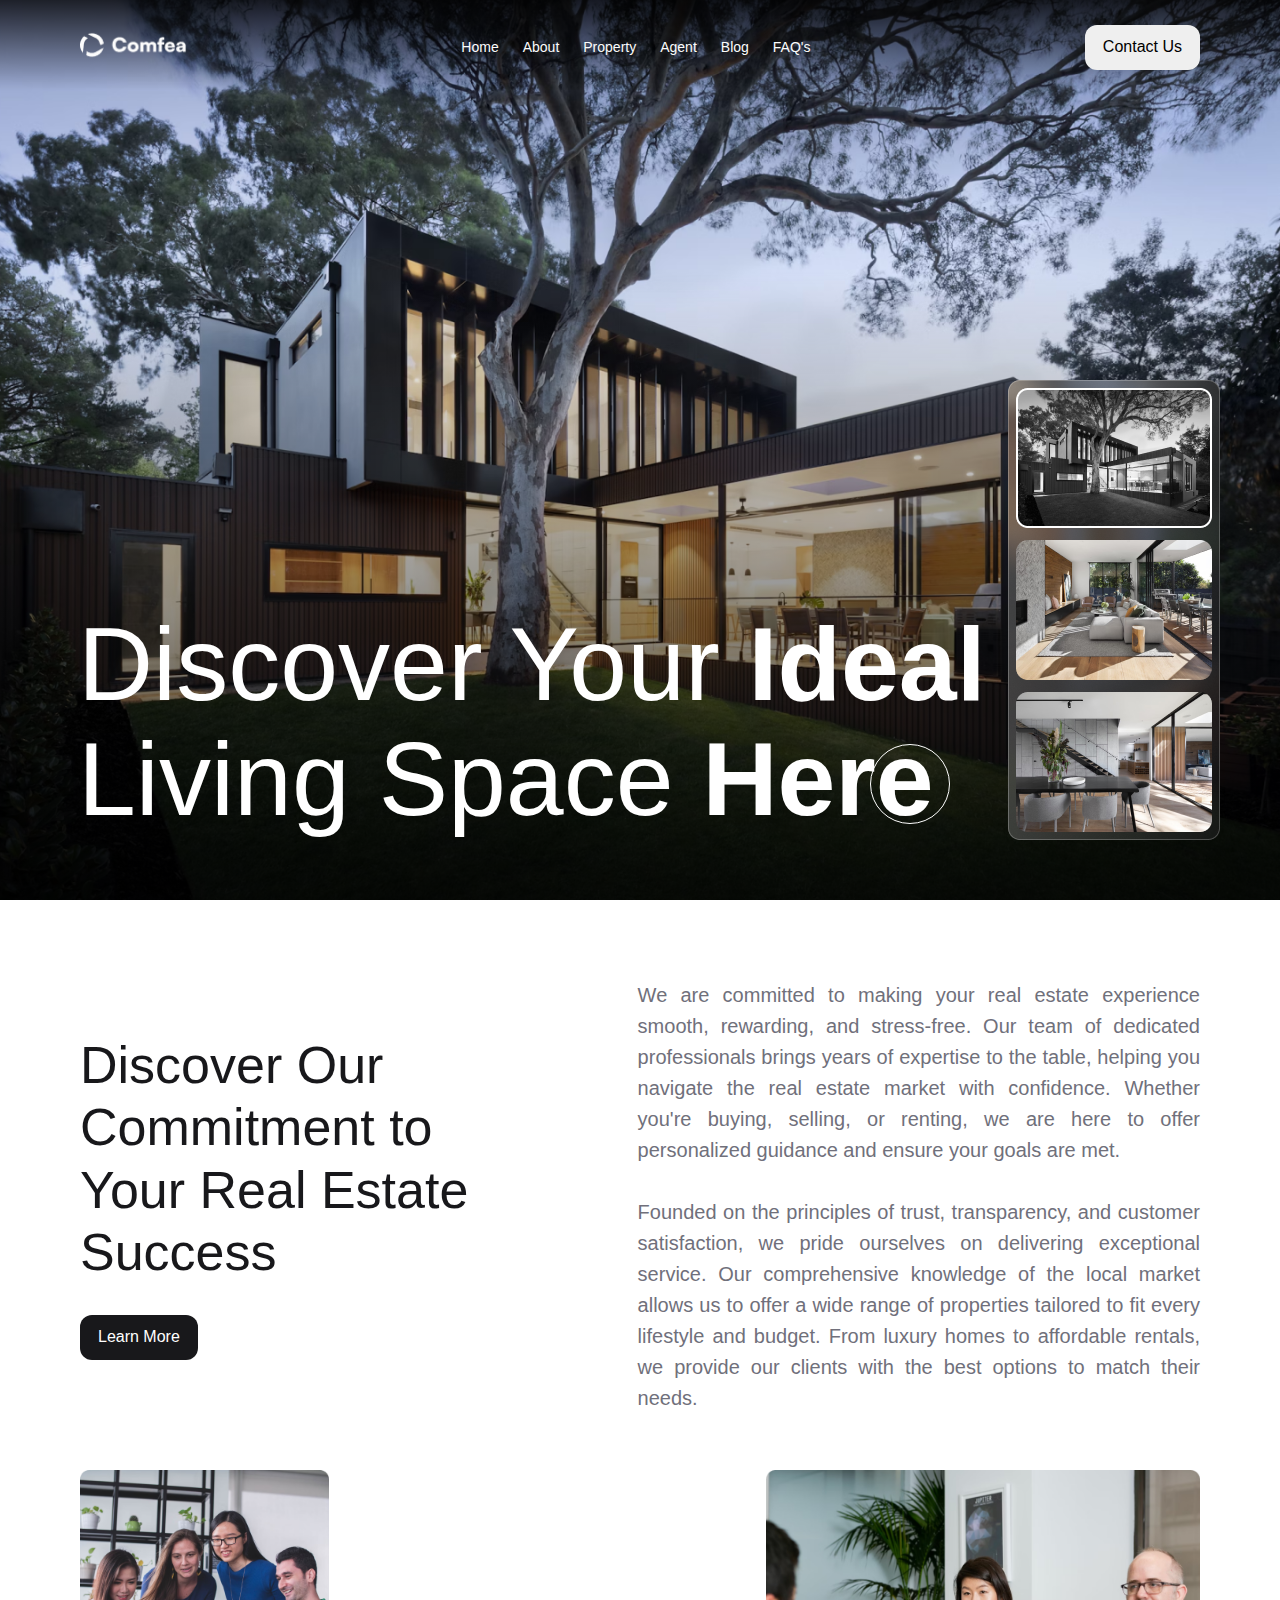
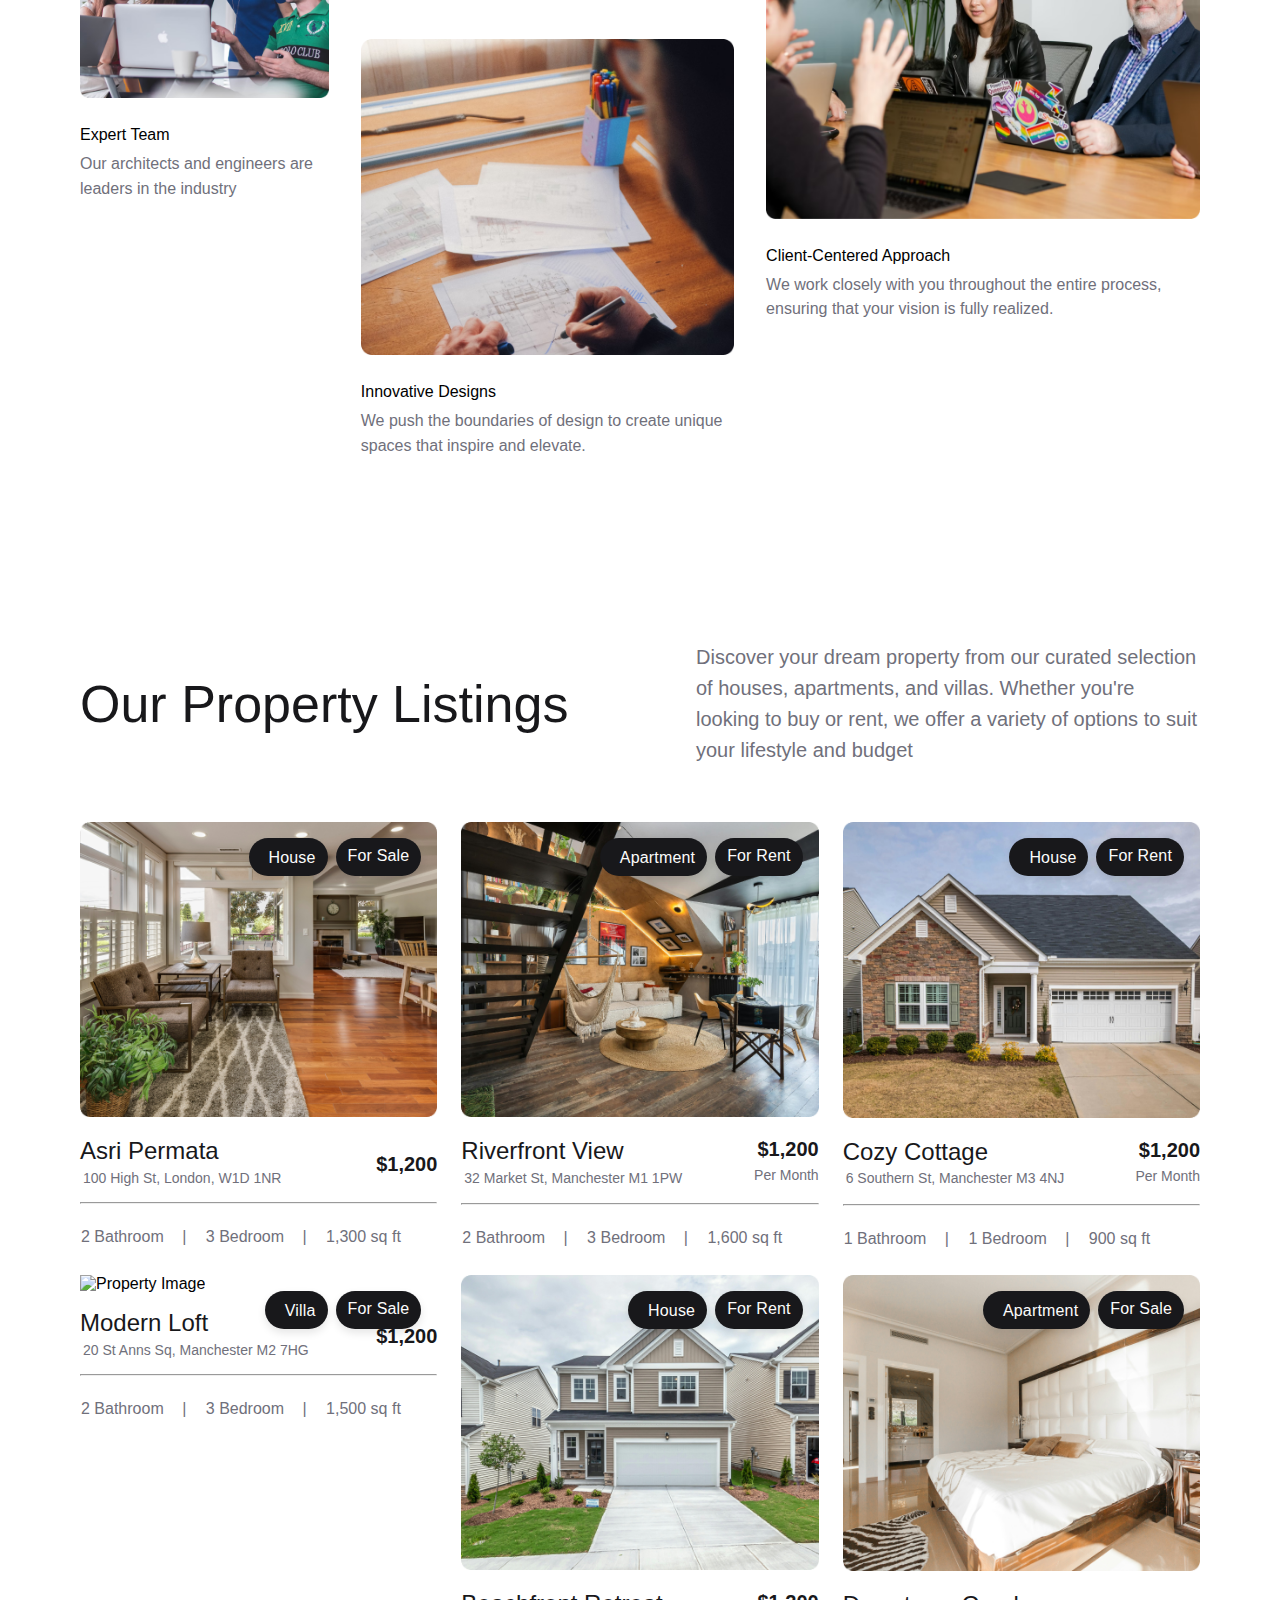
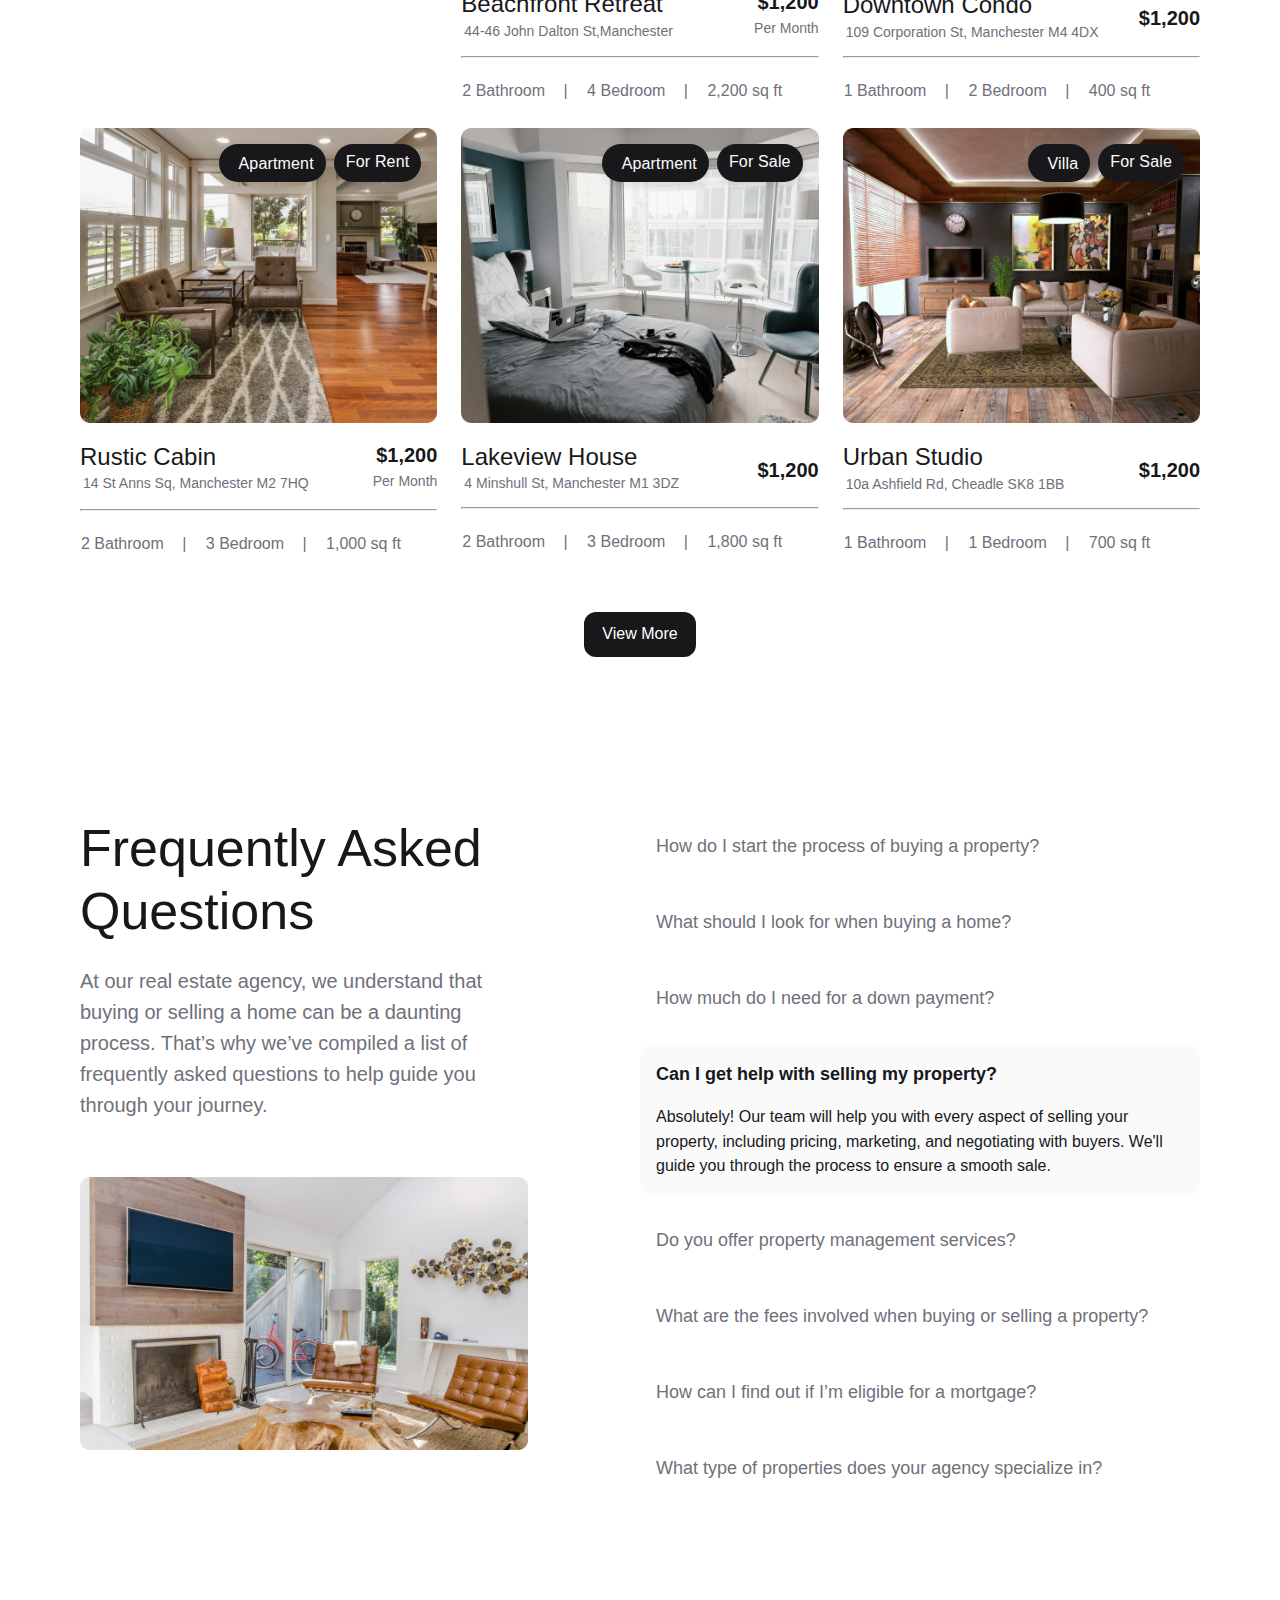
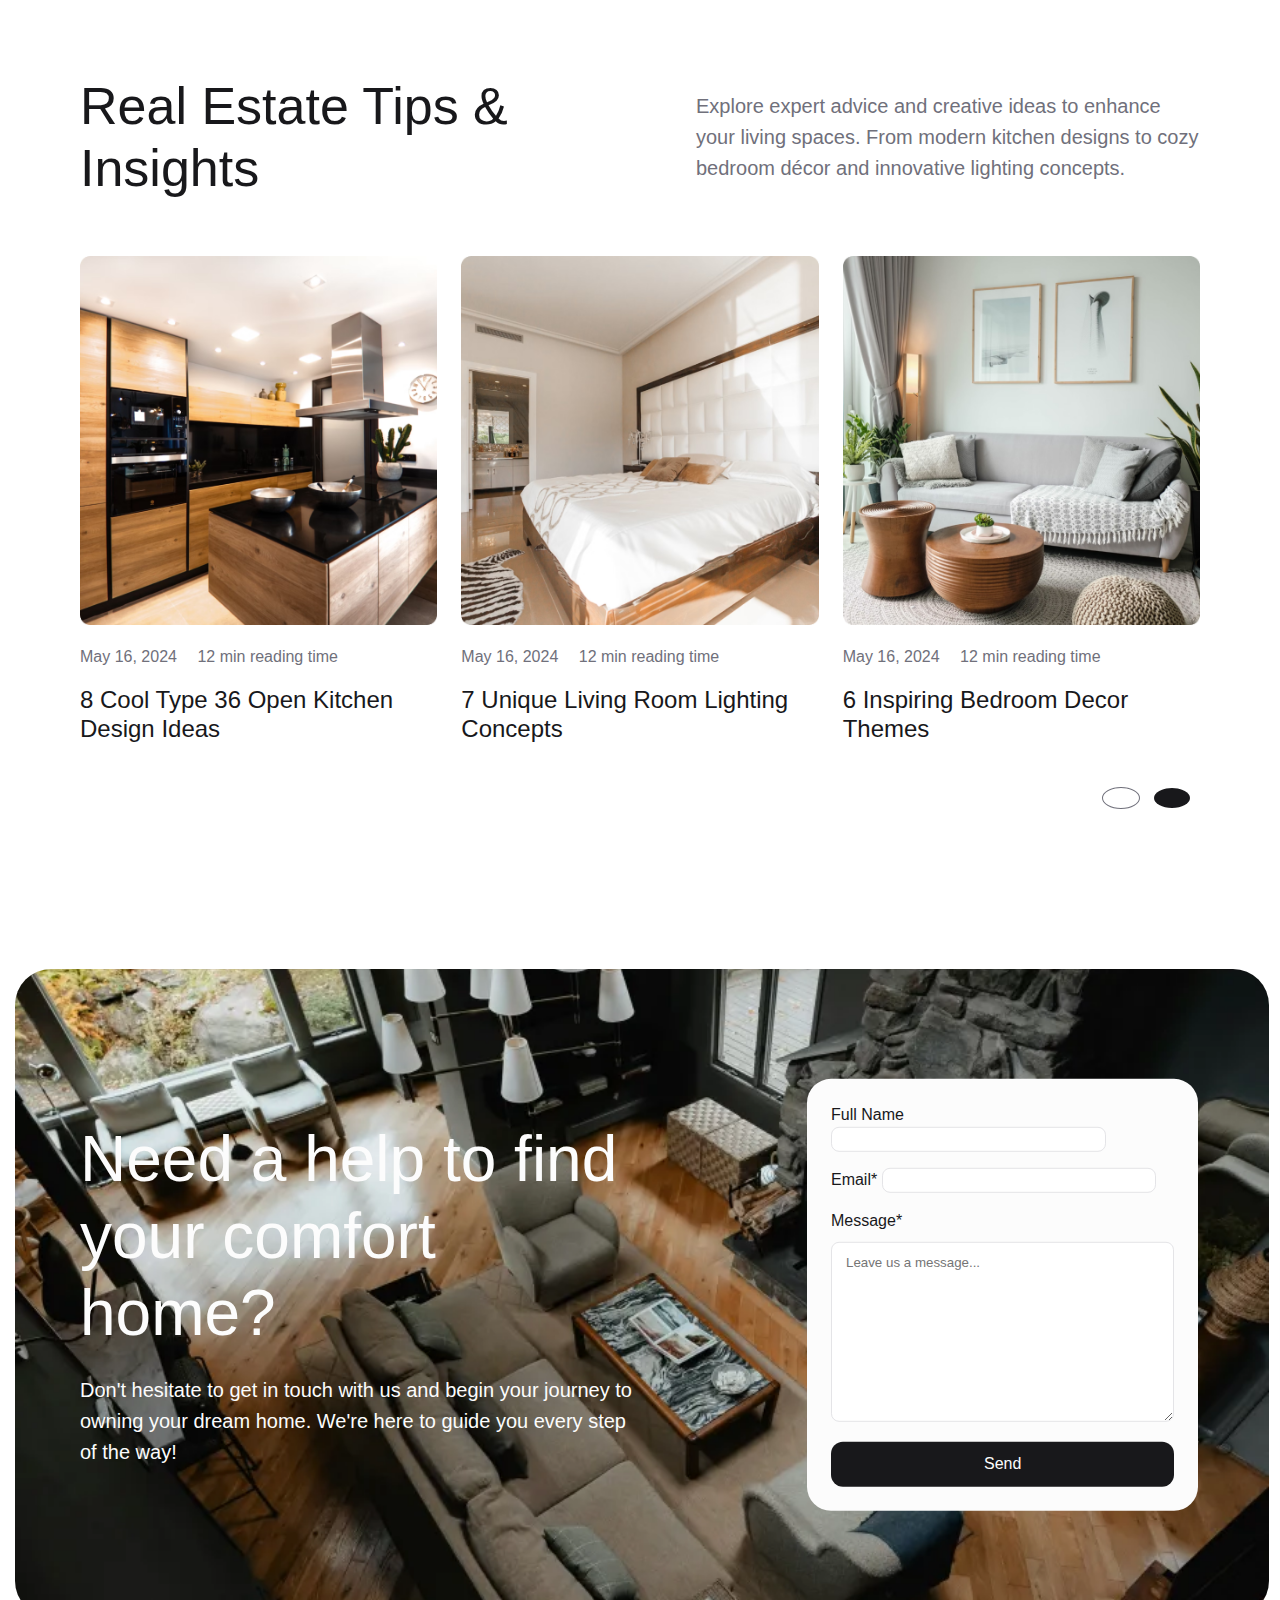
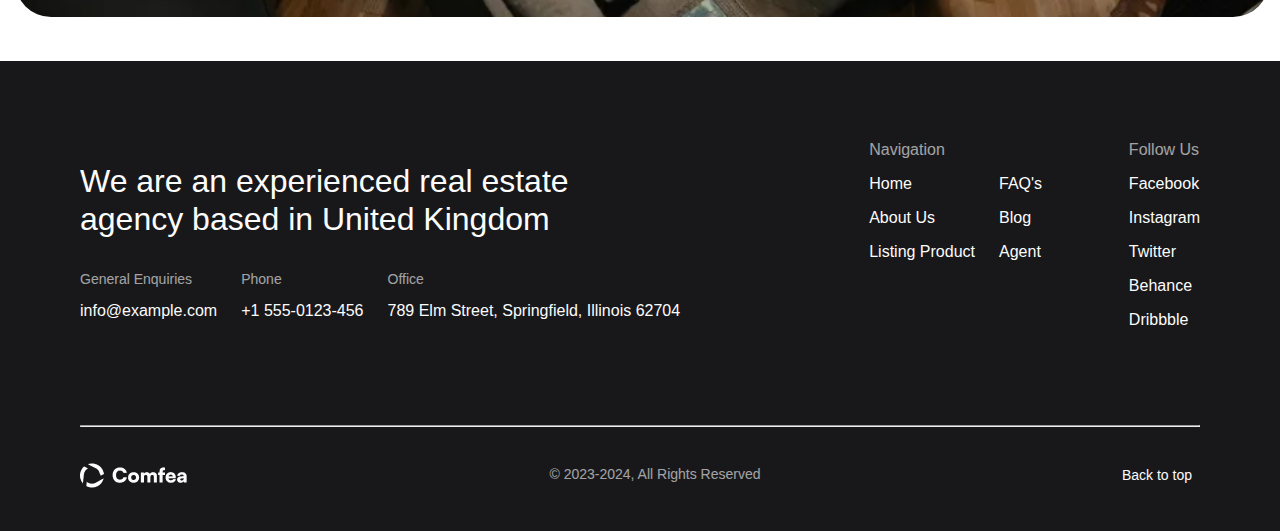
==== commit a6975cd0: "contact-page added" ====
--- a/index.html
+++ b/index.html
@@ -6,6 +6,7 @@
     <meta name="viewport" content="width=device-width, initial-scale=1.0">
     <title>Assignment-One Modern Real Estate Website</title>
     <link rel="stylesheet" href="./styles/style.css">
+    <link rel="stylesheet" href="./styles/responsive.css">
     <link rel="stylesheet" href="https://cdnjs.cloudflare.com/ajax/libs/font-awesome/6.7.1/css/all.min.css"
         integrity="sha512-5Hs3dF2AEPkpNAR7UiOHba+lRSJNeM2ECkwxUIxC1Q/FLycGTbNapWXB4tP889k5T5Ju8fs4b1P5z/iB4nMfSQ=="
         crossorigin="anonymous" referrerpolicy="no-referrer" />
@@ -14,8 +15,9 @@
 <body>
     <!---------------------------------- Hero Section Start ----------------------------------->
     <div class="hero-area">
-        <div class="hero-area-slide-img"> 
-            <img src="./assets/Image Gallery.png" alt=""></div>
+        <div class="hero-area-slide-img">
+            <img src="./assets/Image Gallery.png" alt="" class="mobile-responsive">
+        </div>
         <div class="hero-area-content container">
             <div class="hero-area-heading">
                 <h1>Discover Your <span class="heading-bold">Ideal</span> <br>Living Space <span
@@ -23,12 +25,12 @@
             </div>
             <div class="hero-area-scroll-down"><i class="fa-solid fa-arrow-down"></i></div>
         </div>
-    <!--------------------- Header Section Start ---------------------->
+        <!--------------------- Header Section Start ---------------------->
         <header class="header-section">
             <div class="navbar-logo">
                 <img src="./assets/Home-Logo-Container.png" alt="Logo">
             </div>
-            <div class="home-navbar-list">
+            <div class="home-navbar-list mobile-responsive">
 
                 <ul>
                     <li><a href="./index.html">Home</a></li>
@@ -39,13 +41,13 @@
                     <li><a href="./faq.html">FAQ's</a></li>
                 </ul>
             </div>
-            <div class="home-nav-contact">
-                <button>Contact Us</button>
+            <div class="home-nav-contact mobile-responsive">
+                <button onclick="location.href='contact.html'">Contact Us</button>
             </div>
 
         </header>
-    <!--------------------- Header Section Start ---------------------->
-    
+        <!--------------------- Header Section Start ---------------------->
+
     </div>
     <!--------------------------------- Hero Section End -------------------------------------->
 
@@ -182,7 +184,7 @@
                                 </div>
                             </div>
                         </div>
-                        <div class="property-img-contain">
+                        <div class="property-img-contain hide mobile-responsive">
                             <img src="./assets/Property-Img-6.png" alt="Property Image">
                             <div class="property-tags">
                                 <span class="tag"><i class="fa-solid fa-house-user"></i>House</span>
@@ -256,7 +258,7 @@
                                 <div class="property-name-location">
                                     <h6>Beachfront Retreat</h6>
                                     <div class="property-location"><i class="fa-solid fa-location-dot"></i>
-                                        44-46 John Dalton St, Manchester M2 6LE
+                                        44-46 John Dalton St,Manchester
                                     </div>
                                 </div>
 
@@ -278,7 +280,7 @@
                                 </div>
                             </div>
                         </div>
-                        <div class="property-img-contain">
+                        <div class="property-img-contain hide mobile-responsive">
                             <img src="./assets/Property-Img-9.png" alt="Property Image">
                             <div class="property-tags">
                                 <span class="tag"><i class="fa-regular fa-building"></i>Apartment</span>
@@ -310,7 +312,7 @@
                                 </div>
                             </div>
                         </div>
-                        <div class="property-img-contain">
+                        <div class="property-img-contain mobile-responsive">
                             <img src="./assets/Property-Img-10.png" alt="Property Image">
                             <div class="property-tags">
                                 <span class="tag"><i class="fa-regular fa-building"></i>Apartment</span>
@@ -342,7 +344,7 @@
                                 </div>
                             </div>
                         </div>
-                        <div class="property-img-contain">
+                        <div class="property-img-contain mobile-responsive">
                             <img src="./assets/Property-Img-11.png" alt="Property Image">
                             <div class="property-tags">
                                 <span class="tag"><i class="fa-regular fa-building"></i>Apartment</span>
@@ -374,7 +376,7 @@
                                 </div>
                             </div>
                         </div>
-                        <div class="property-img-contain">
+                        <div class="property-img-contain hide mobile-responsive">
                             <img src="./assets/Property-Img-12.png" alt="Property Image">
                             <div class="property-tags">
                                 <span class="tag"><i class="fa-solid fa-city"></i>Villa</span>
@@ -410,59 +412,65 @@
 
                     </div>
                     <div class="property-button"> <button>View More</button></div>
-                   
+
                 </div>
             </section>
             <!----------------- Property Lisiting Section End ----------------------->
 
             <!---------------------------- FAQ Section Start -------------------------->
-              <section>
+            <section>
                 <div class="faq-section">
-                <div class="section-title faq-left">
-                  <h3>Frequently Asked Questions</h3>
-                  <p>At our real estate agency, we understand that buying or selling a home can be a daunting process. That’s why we’ve compiled a list of frequently asked questions to help guide you through your journey.</p>
-                  <img src="./assets/FAQ-Image.png" alt="FAQ Image" class="faq-image">
-                </div>
-                <div class="faq-right">
-                  <div class="faq-item">
-                    <div class="faq-question">How do I start the process of buying a property?</div>
-                    <button class="faq-icon"><i class="fa-solid fa-minus"></i></button>
-                  </div>
-                  <div class="faq-item">
-                    <div class="faq-question">What should I look for when buying a home?</div>
-                    <button class="faq-icon"><i class="fa-solid fa-minus"></i></button>
-                  </div>
-                  <div class="faq-item">
-                    <div class="faq-question">How much do I need for a down payment?</div>
-                    <button class="faq-icon"><i class="fa-solid fa-minus"></i></button>
-                  </div>
-                  <div class="faq-item active">
-                    <div class="faq-question faq-active">Can I get help with selling my property?
-                        <button class="faq-icon"><span><i class="fa-solid fa-plus"></i></span></button></div>
-                    <div class="faq-answer">
-                      Absolutely! Our team will help you with every aspect of selling your property, including pricing, marketing, and negotiating with buyers. We'll guide you through the process to ensure a smooth sale.
-                    </div>
-                  </div>
-                  <div class="faq-item">
-                    <div class="faq-question">Do you offer property management services?</div>
-                    <button class="faq-icon"><i class="fa-solid fa-minus"></i></button>
-                  </div>
-                  <div class="faq-item">
-                    <div class="faq-question">What are the fees involved when buying or selling a property?</div>
-                    <button class="faq-icon"><i class="fa-solid fa-minus"></i></button>
-                  </div>
-                  <div class="faq-item">
-                    <div class="faq-question">How can I find out if I’m eligible for a mortgage?</div>
-                    <button class="faq-icon"><i class="fa-solid fa-minus"></i></button>
-                  </div>
-                  <div class="faq-item">
-                    <div class="faq-question">What type of properties does your agency specialize in?</div>
-                    <button class="faq-icon"><i class="fa-solid fa-minus"></i></button>
-                  </div>
-                </div>
-                </div>
-         </section>
-              <!-------------------------- FAQ Section  End --------------------------->
+                    <div class="section-title faq-left">
+                        <h3>Frequently Asked Questions</h3>
+                        <p>At our real estate agency, we understand that buying or selling a home can be a daunting
+                            process. That’s why we’ve compiled a list of frequently asked questions to help guide you
+                            through your journey.</p>
+                        <img src="./assets/FAQ-Image.png" alt="FAQ Image" class="faq-image hide mobile-responsive ">
+                    </div>
+                    <div class="faq-right">
+                        <div class="faq-item">
+                            <div class="faq-question">How do I start the process of buying a property?</div>
+                            <button class="faq-icon"><i class="fa-solid fa-minus"></i></button>
+                        </div>
+                        <div class="faq-item">
+                            <div class="faq-question">What should I look for when buying a home?</div>
+                            <button class="faq-icon"><i class="fa-solid fa-minus"></i></button>
+                        </div>
+                        <div class="faq-item">
+                            <div class="faq-question">How much do I need for a down payment?</div>
+                            <button class="faq-icon"><i class="fa-solid fa-minus"></i></button>
+                        </div>
+                        <div class="faq-item active">
+                            <div class="faq-question faq-active">Can I get help with selling my property?
+                                <button class="faq-icon"><span><i class="fa-solid fa-plus"></i></span></button>
+                            </div>
+                            <div class="faq-answer">
+                                Absolutely! Our team will help you with every aspect of selling your property, including
+                                pricing, marketing, and negotiating with buyers. We'll guide you through the process to
+                                ensure a smooth sale.
+                            </div>
+                        </div>
+                        <div class="faq-item">
+                            <div class="faq-question">Do you offer property management services?</div>
+                            <button class="faq-icon"><i class="fa-solid fa-minus"></i></button>
+                        </div>
+                        <div class="faq-item">
+                            <div class="faq-question">What are the fees involved when buying or selling a property?
+                            </div>
+                            <button class="faq-icon"><i class="fa-solid fa-minus"></i></button>
+                        </div>
+                        <div class="faq-item">
+                            <div class="faq-question">How can I find out if I’m eligible for a mortgage?</div>
+                            <button class="faq-icon"><i class="fa-solid fa-minus"></i></button>
+                        </div>
+                        <div class="faq-item">
+                            <div class="faq-question">What type of properties does your agency specialize in?</div>
+                            <button class="faq-icon"><i class="fa-solid fa-minus"></i></button>
+                        </div>
+                    </div>
+                </div>
+            </section>
+            <!-------------------------- FAQ Section  End --------------------------->
 
             <!------------------- Blog Section Start --------------------------->
             <section>
@@ -479,22 +487,26 @@
                             </p>
                         </div>
                     </div>
-                    <div class="blog-all-img">
+                    <div class="blog-all-img home-blog-all-img">
 
                         <div class="blog-container">
+        
                             <img src="./assets/kitchen.png" alt="Kitchen Room Image">
-
+                           
                             <div class="blog-content">
-                                <p><span class="blog-content-date">May 16, 2024</span> <i class="fa-regular fa-clock"></i> 12 min reading time</p>
+                                <p><span class="blog-content-date">May 16, 2024</span> <i
+                                        class="fa-regular fa-clock"></i> 12 min reading time</p>
                                 <h6>8 Cool Type 36 Open Kitchen Design Ideas</h6>
-                            </div>
-
-                        </div>
-                        <div class="blog-container">
+                                
+                            </div>
+
+                        </div>
+                        <div class="blog-container hide">
                             <img src="./assets/living-room.png" alt="Living Room Image">
 
                             <div class="blog-content">
-                                <p><span class="blog-content-date">May 16, 2024</span> <i class="fa-regular fa-clock"></i> 12 min reading time</p>
+                                <p><span class="blog-content-date">May 16, 2024</span> <i
+                                        class="fa-regular fa-clock"></i> 12 min reading time</p>
                                 <h6>7 Unique Living Room Lighting Concepts</h6>
                             </div>
 
@@ -503,129 +515,132 @@
                             <img src="./assets/bedroom.png" alt="Bedroom Image">
 
                             <div class="blog-content">
-                                <p><span class="blog-content-date">May 16, 2024</span> <i class="fa-regular fa-clock"></i> 12 min reading time</p>
+                                <p><span class="blog-content-date">May 16, 2024</span> <i
+                                        class="fa-regular fa-clock"></i> 12 min reading time</p>
                                 <h6>6 Inspiring Bedroom Decor Themes</h6>
                             </div>
 
                         </div>
                     </div>
 
-                        <div class="pagination">
-                            <div class="right">
-                                <button><i class="fa-solid fa-circle"></i></button>
-                                <button><i class="fa-regular fa-circle"></i></button>
-                                <button><i class="fa-regular fa-circle"></i></button>
-                                <button><i class="fa-regular fa-circle"></i></button>
-                                  
-                            </div>
-
-                            <div class="left">
-                                <button class="prev-btn"><i class="fa-solid fa-arrow-left"></i></button>
+                    <div class="pagination">
+                        <div class="right">
+                            <button><i class="fa-solid fa-circle"></i></button>
+                            <button><i class="fa-regular fa-circle"></i></button>
+                            <button><i class="fa-regular fa-circle"></i></button>
+                            <button><i class="fa-regular fa-circle"></i></button>
+
+                        </div>
+
+                        <div class="left">
+                            <button class="prev-btn"><i class="fa-solid fa-arrow-left"></i></button>
                             <button class="next-btn"><i class="fa-solid fa-arrow-right"></i></button>
-                            </div>
-                            
-                        </div>
-                  
+                        </div>
+
+                    </div>
+
             </section>
-             <!----------------- Blog Section End -------------------->
+            <!----------------- Blog Section End -------------------->
         </div>
         <!----------------- Contact Section Start -------------------->
-            <div class="contact-background-img">
-                <img src="./assets/contact-last.webp" alt="">
-                <div class="container">
-                    <div class="contact-section">
-                        <div class="contact-content">
-                            <h2>Need a help to find your comfort home?</h2>
-                            <p>Don't hesitate to get in touch with us and begin your journey to owning your dream home. We're here to guide you every step of the way!</p>
-                        </div>
-                        <div class="contact-form">
-                            <form action="#" method="post">
-                                <div class="form-group">
-                                    <label for="name">Full Name</label>
-                                    <input type="text" id="name" name="name" required>
-                                </div>
-                                <div class="form-group">
-                                    <label for="email">Email*</label>
-                                    <input type="email" id="email" name="email" required>
-                                </div>
-                    
-                                <div class="form-group">
-                                    <label for="message">Message*</label><br>
-                                    <textarea id="message" name="message" placeholder="Leave us a message..." rows="10" required></textarea>
-                                </div>
-                                <button type="submit" class="send-btn">Send</button>
-                            </form>
-                        </div>
-                    </div>
-                    
-                </div>
-           </div>
+        <div class="contact-background-img">
+            <img src="./assets/contact-last.webp" alt="">
+            <div class="container">
+                <div class="contact-section">
+                    <div class="contact-content">
+                        <h2>Need a help to find your comfort home?</h2>
+                        <p>Don't hesitate to get in touch with us and begin your journey to owning your dream home.
+                            We're here to guide you every step of the way!</p>
+                    </div>
+                    <div class="contact-form">
+                        <form action="#" method="post">
+                            <div class="form-group">
+                                <label for="name">Full Name</label>
+                                <input type="text" id="name" name="name" required>
+                            </div>
+                            <div class="form-group">
+                                <label for="email">Email*</label>
+                                <input type="email" id="email" name="email" required>
+                            </div>
+
+                            <div class="form-group">
+                                <label for="message">Message*</label><br>
+                                <textarea id="message" name="message" placeholder="Leave us a message..." 
+                                    required></textarea>
+                            </div>
+                            <button type="submit" class="send-btn">Send</button>
+                        </form>
+                    </div>
+                </div>
+
+            </div>
+        </div>
 
         <!----------------- Contact Section End -------------------->
     </main>
-     <!----------------- Footer Start -------------------->
-     <footer class="footer-section">
-    <div class="container">
-        <div class="footer-top">
-            <div class="footer-info">
-                <h6>We are an experienced real estate agency based in United Kingdom</h6>
-                <div class="contact-details">
+    <!----------------- Footer Start -------------------->
+    <footer class="footer-section">
+        <div class="container">
+            <div class="footer-top">
+                <div class="footer-info">
+                    <h6>We are an experienced real estate agency based in United Kingdom</h6>
+                    <div class="contact-details">
+                        <div>
+                            <h4>General Enquiries</h4>
+                            <p>info@example.com</p>
+                        </div>
+                        <div>
+                            <h4>Phone</h4>
+                            <p>+1 555-0123-456</p>
+                        </div>
+                        <div>
+                            <h4>Office</h4>
+                            <p>789 Elm Street, Springfield, Illinois 62704</p>
+                        </div>
+                    </div>
+                </div>
+                <div class="footer-links">
                     <div>
-                        <h4>General Enquiries</h4>
-                        <p>info@example.com</p>
-                    </div>
-                    <div>
-                        <h4>Phone</h4>
-                        <p>+1 555-0123-456</p>
-                    </div>
-                    <div>
-                        <h4>Office</h4>
-                        <p>789 Elm Street, Springfield, Illinois 62704</p>
+                        <h4>Navigation</h4>
+                        <ul class="navigation">
+                            <li><a href="./index.html">Home</a></li>
+                            <li><a href="./faq.html">FAQ's</a></li>
+                            <li><a href="./about.html">About Us</a></li>
+                            <li><a href="./agent.html">Blog</a></li>
+                            <li><a href="./property.html">Listing Product</a></li>
+                            <li><a href="./agent.html">Agent</a></li>
+
+                        </ul>
+                    </div>
+                    <div class="follow">
+                        <h4>Follow Us</h4>
+                        <ul>
+                            <li><a href="#">Facebook</a></li>
+                            <li><a href="#">Instagram</a></li>
+                            <li><a href="#">Twitter</a></li>
+                            <li><a href="#">Behance</a></li>
+                            <li><a href="#">Dribbble</a></li>
+                        </ul>
                     </div>
                 </div>
             </div>
-            <div class="footer-links">
-                <div>
-                    <h4>Navigation</h4>
-                    <ul class="navigation">
-                        <li><a href="#">Home</a></li>
-                        <li><a href="#">FAQ's</a></li>
-                        <li><a href="#">About Us</a></li>
-                        <li><a href="#">Blog</a></li>
-                        <li><a href="#">Listing Product</a></li>
-                        <li><a href="#">Agent</a></li>
-                        
-                    </ul>
-                </div>
-                <div>
-                    <h4>Follow Us</h4>
-                    <ul>
-                        <li><a href="#">Facebook</a></li>
-                        <li><a href="#">Instagram</a></li>
-                        <li><a href="#">Twitter</a></li>
-                        <li><a href="#">Behance</a></li>
-                        <li><a href="#">Dribbble</a></li>
-                    </ul>
+            <hr class="footer-divider">
+            <div class="footer-bottom">
+                <div class="footer-logo">
+                    <img src="./assets/Home-Logo-Container.png" alt="Logo">
+                </div>
+                <div class="footer-brand">
+                    <p>&copy; 2023-2024, All Rights Reserved</p>
+                </div>
+                <div class="back-to-top">
+                    <a href="#">Back to top <i class="fa-solid fa-arrow-up"></i></a>
                 </div>
             </div>
         </div>
-        <hr class="footer-divider">
-        <div class="footer-bottom">
-            <div class="footer-logo">
-                <img src="./assets/Logo-Container.png" alt="Logo">
-            </div>
-            <div class="footer-brand">
-                <p>&copy; 2023-2024, All Rights Reserved</p>
-            </div>
-            <div class="back-to-top">
-                <a href="#">Back to top <i class="fa-solid fa-arrow-up"></i></a>
-            </div>
-        </div>
-    </div>
     </footer>
-    
+
     <!----------------- Footer End -------------------->
-  
+
 </body>
 
 </html>--- a/styles/style.css
+++ b/styles/style.css
@@ -58,7 +58,7 @@
     font-weight: var(--font-weight-regular);
     line-height: 155%;
     color: var(--gray-500);
-    text-align: justify;
+    /* text-align: justify; */
 }
 
 h1 {
@@ -91,39 +91,52 @@
 
 /************* Hero Section Start**********/
 .hero-area {
-    height: 1024px;
+    /* height: 1024px; */
+    width: 100%;
+    height: 100vh;
     background: linear-gradient(to bottom, rgba(0, 0, 0, 0.8), rgba(0, 0, 0, 0) 10%),
         linear-gradient(to top, rgba(0, 0, 0, 0.8), rgba(0, 0, 0, 0) 70%),
-        url('../assets/Hero-Image.png');
+        url('../assets/Hero-Image.png') center/cover no-repeat;
     position: relative;
     overflow: hidden;
+    object-fit: cover;
+    
 }
 
 .header-section {
     width: 100%;
     display: flex;
     justify-content: space-between;
+    align-items: center;
+    gap: 6%;
     position: absolute;
     top: 0;
     padding: 25px 80px;
-
-}
-
-.home-navbar-list ul ,.navbar-list ul {
-    display: flex;
-    justify-content: space-between;
-    align-items: center;
-    gap: 30px;
-}
-
+}
+
+.home-navbar-list ul,
+.navbar-list ul{
+    display: flex;
+    gap: 24px;
+}
+
+.navbar-logo img{
+    width: 107px;
+    height: 32px;
+}
 .hero-area-content,
-.faq-section {
-    /* max-width: 88.88%; */
-    display: flex;
-    justify-content: space-between;
-    align-items: center;
-}
-
+.faq-section,
+.faq-accordion,
+.form-and-content {
+    display: flex;
+    justify-content: space-between;
+    /* align-items: center; */
+    /* flex-wrap: wrap; */
+}
+.hero-area-content{
+    flex: 1 1 calc(100% - 160px);
+    /* flex-wrap: wrap; */
+}
 .hero-area-heading {
     position: absolute;
     bottom: 64px;
@@ -146,10 +159,11 @@
     height: 80px;
     position: absolute;
     bottom: 76px;
-    right: 380px;
+    left: 68%;
     border-radius: 50%;
     border: 1px solid white;
 }
+
 
 .hero-area-scroll-down i {
     font-size: 35px;
@@ -180,6 +194,9 @@
 .description-top .description {
     width: 65%;
 }
+.description-top .description p {
+   text-align: justify;
+}
 
 .section-title button {
     background-color: var(--gray-900);
@@ -231,15 +248,27 @@
 }
 
 .property-details,
-.blog-info,.about-section-title,.testimonial-header,.testimonial-content {
+.blog-info,
+.about-section-title,
+.testimonial-header,
+.testimonial-content,
+.agent-section-title {
     display: flex;
     justify-content: space-between;
     align-items: center;
     /* gap: 248px; */
 }
 
-.description ,.testimonial-header p,.testimonial-image{
+.description,
+.testimonial-header p{
     width: 45%;
+}
+.testimonial-image {
+    width: 100%;
+}
+.testimonial-image img{
+    width: 100%;
+    object-fit: cover;
 }
 
 .property-all-img,
@@ -341,6 +370,7 @@
     font-weight: var(--font-weight-regular);
     color: var(--gray-500);
     margin-top: 9px;
+
 }
 
 .info-item .icon i {
@@ -375,6 +405,7 @@
     color: #FFFFFF;
     margin-top: 56px;
 }
+
 /********* Property Lisiting Section Start *******/
 
 /********* FAQ Section Start *******/
@@ -400,6 +431,7 @@
     align-items: center;
     margin-bottom: 16px;
     padding: 16px;
+    gap:30px;
 }
 
 .faq-item button {
@@ -509,12 +541,14 @@
 .blog-content-date {
     margin-right: 16px;
 }
+
 /********* Blog Section End *******/
 
 /********* Contact Section Start *******/
 .contact-background-img {
     width: 98%;
     position: relative;
+   
 }
 
 .contact-background-img img {
@@ -553,8 +587,9 @@
 
 .contact-form {
     background-color: var(--gray-25);
-    width: 450px;
-    height: 400px;
+    width: 35%;
+    /* height: 400px; */
+    height: 40%;
     border-radius: 24px;
 }
 
@@ -577,6 +612,7 @@
 
 .form-group textarea {
     width: 100%;
+    height: 180px;
     margin-top: 8px;
     border: 1px solid #E4E4E7;
     border-radius: 8px;
@@ -586,7 +622,6 @@
 
 .form-group input {
     height: 25px;
-    border: none;
     width: 80%;
     border: 1px solid #E4E4E7;
     border-radius: 8px;
@@ -598,6 +633,7 @@
     color: var(--gray-25);
 
 }
+
 /********* Contact Section Start *******/
 /********* Footer Start *******/
 .footer-section {
@@ -623,6 +659,7 @@
 
 .contact-details {
     display: flex;
+    flex-wrap: wrap;
     gap: 24px;
 }
 
@@ -657,7 +694,7 @@
 .footer-links ul {
     list-style: none;
     padding: 0;
-    margin-top: 016px;
+    margin-top: 16px;
 }
 
 .footer-links ul li {
@@ -719,110 +756,627 @@
     color: var(--gray-25);
     margin-left: 8px;
 }
+
 /********* Footer Start *******/
 
 
 /**************************** About Page ****************************/
 
+.background {
+    background-color: var(--gray-50);
+}
+
 /******* header section start *******/
-.navbar-list ul li a{
-color: var(--gray-500);
-}
-.navbar-list ul li .active{
-    color: var(--gray-900);
-    font-weight: var(--font-weight-medium);
-    }
-.nav-contact button{
+.navbar-list ul li a {
+    color: var(--gray-500);
+}
+
+.navbar-list ul li .active {
+    color: var(--gray-900);
+    font-weight: var(--font-weight-medium);
+}
+
+.nav-contact button {
     background-color: var(--gray-900);
-    color:var(--gray-25);
-}
+    color: var(--gray-25);
+}
+
 /******* header section end *******/
 /*********************  About Intro Start ******************** */
-.about-section {
+.about-section,
+.agent-section {
     padding-top: 80px;
 }
-.about-section-title .section-title{
-  width: 40%;
-}
-.about-section-title .description{
+
+.about-section-title .section-title,
+.agent-section-title .section-title {
     width: 40%;
 }
- .about-section-title .description p,.about-text-content p{
+
+.about-section-title .description,
+.agent-section-title .description {
+    width: 40%;
+}
+
+.about-section-title .description p,
+.about-text-content p,
+.agent-section-title .description p,
+.article-section-title .article-description p {
     font-size: var(--font-size-body-large);
 }
-.about-section-title .section-title h3{
+
+.about-section-title .section-title h3 {
     font-size: var(--font-size-heading-2);
     letter-spacing: 0;
 }
-.about-image img{
-width: 100%;
-margin-top: 56px;
-}
-.stats,.about-section-content{
-    display: flex;
-    justify-content: space-between;
-    align-items: center;
+
+.about-image img,
+.search-bar {
+    width: 100%;
     margin-top: 56px;
 }
-.stat{
+
+.stats,
+.about-section-content,
+.property-content {
+    display: flex;
+    justify-content: space-between;
+    align-items: center;
+    margin-top: 56px;
+}
+
+.stat {
     position: relative;
 }
-.stat h2{
+
+.stat h2 {
     font-size: var(--font-size-heading-2);
     font-weight: var(--font-weight-regular);
     color: var(--gray-900);
     letter-spacing: 120%;
-   text-align: center;
-}
-.stat .operators{
+    text-align: center;
+}
+
+.stat .operators {
     font-size: var(--font-size-heading-5);
     color: var(--gray-400);
     position: absolute;
     top: 0;
 }
-.stat p{
+
+.stat p {
     font-weight: var(--font-weight-medium);
     margin-top: 20px;
-    
-}
-.about-section-content{
-    gap: 30px;
-}
-.about-text-content p{
+
+}
+
+.about-section-content {
+    gap: 45px;
+}
+
+.about-text-content p {
     margin-top: 24px;
 }
+
+.about-image-content {
+    width: 50%;
+}
+
+.about-image-content img,
+.blog-post-img img {
+    object-fit: cover;
+}
+
 /*********************  About Intro End ******************** */
 /*********************  About Logo Start ******************** */
-.trusted-section h4,.testimonial-text h4{
+.trusted-section h4,
+.testimonial-text h4 {
     font-size: var(--font-size-heading-4);
     font-weight: var(--font-weight-medium);
     color: var(--gray-900);
     line-height: 120%;
     text-align: center;
 }
-.trusted-section .bank-logos{
+
+.trusted-section .bank-logos {
     display: flex;
     justify-content: space-between;
     margin-top: 48px;
 }
+
 /*********************  About Logo End ******************** */
-.testimonial-content{
+/******************** Property Page Start *******************/
+.background {
+    background-color: var(--gray-25);
+}
+
+.testimonial-content {
     margin-top: 56px;
-    gap:50px;
-}
-.testimonial-text p{
+    gap: 50px;
+    padding-bottom: 50px;
+}
+.testimonial-text {
+   width: 100%;
+}
+.testimonial-text p {
     font-size: var(--font-size-heading-6);
     font-weight: var(--font-weight-regular);
     line-height: 167%;
     color: var(--gray-600);
     margin-top: 24px;
 }
-.testimonial-text h4{
-    text-align:left;
-}
-.testimonial-text .author{
+
+.testimonial-text h4 {
+    text-align: left;
+}
+
+.testimonial-text .author {
     font-size: var(--font-size-body-Xlarge);
     font-weight: var(--font-weight-medium);
     color: var(--gray-900);
     line-height: 155%;
-}+}
+
+.progress {
+    display: flex;
+    align-items: center;
+    gap: 13px;
+    margin-top: 24px;
+}
+
+.progress-bar {
+    width: 75px;
+    height: 8px;
+    background-color: var(--gray-200);
+    margin-top: 24px;
+    border-radius: 4px;
+    border: none;
+}
+
+.active-progress {
+    background-color: var(--gray-900);
+}
+
+.search-bar input {
+    width: 100%;
+    border: 1px solid #E4E4E7;
+    border-radius: 12px;
+    font-size: var(--font-size-body-medium);
+    font-weight: var(--font-weight-regular);
+    color: var(--gray-500);
+    padding: 16px 12px;
+}
+
+
+.property-content {
+    gap: 40px;
+    align-items: flex-start;
+}
+
+.property-content .sidebar {
+    width: 30%;
+}
+
+.button-group {
+    width: 100%;
+    border: 1px solid #E4E4E7;
+    border-radius: 16px;
+    display: flex;
+    justify-content: center;
+    gap: 0;
+}
+
+.button-group button {
+    margin: 12px;
+    padding: 10px 75px;
+}
+
+.sell-btn {
+    width: 50%;
+    background-color: var(--gray-900);
+    color: #FFFFFF;
+}
+
+.rent-btn {
+    width: 50%;
+    background-color: #FFFFFF;
+    color: var(--gray-900);
+}
+
+.filter-section p {
+    font-weight: var(--font-weight-medium);
+    color: var(--gray-900);
+    margin: 24px 0px 16px;
+}
+
+.filter-section label {
+    color: var(--gray-900);
+    font-size: var(--font-size-body-Xlarge);
+    font-weight: var(--font-weight-regular);
+    line-height: 155%;
+    display: block;
+    margin-bottom: 12px;
+}
+
+.filter-section label input {
+    width: 20px;
+    height: 20px;
+    margin-right: 8px;
+    border-radius: 6px;
+}
+
+.property-img-container {
+    display: grid;
+    grid-template-columns: repeat(2, 1fr);
+    grid-template-rows: repeat(auto-fit, minmax(270px, 1fr));
+    gap: 24px;
+}
+/******************** Property Page End *******************/
+
+/******************** Agent Page Start*******************/
+.agent-section-title .section-title h3,
+.article-section-title .section-title h3 {
+    font-size: var(--font-size-heading-3);
+}
+
+.agent-section-title .description p,
+.article-details {
+    display: -webkit-box;
+    -webkit-line-clamp: 3;
+    -webkit-box-orient: vertical;
+    overflow: hidden;
+    text-overflow: ellipsis;
+}
+.break{
+    display: block;
+    
+}
+
+.agent-content {
+    display: flex;
+    justify-self: space-between;
+    gap: 40px;
+    margin-top: 80px;
+}
+
+.blog-post-card {
+    width: 70%;
+
+}
+
+.agent-sidebar {
+    width: 30%;
+}
+
+.blog-post-card .blog-container,
+.agent-sidebar .blog-container {
+    display: flex;
+    justify-content: space-between;
+    align-items: center;
+    gap: 24px;
+}
+
+.blog-post-card .blog-post-img {
+    width: 50%;
+}
+
+.blog-post-card .blog-content {
+    width: 60%;
+}
+
+.blog-post-card .blog-content h6 {
+    font-size: var(--font-size-heading-5);
+}
+
+.blog-post-card .blog-content p {
+    font-size: var(--font-size-body-large);
+    text-align: left;
+}
+
+.agent-sidebar .blog-content h6 {
+    font-size: var(--font-size-body-Xlarge);
+    line-height: 155%;
+    margin: 5px 0;
+    display: -webkit-box;
+    -webkit-line-clamp: 2;
+    -webkit-box-orient: vertical;
+    overflow: hidden;
+    text-overflow: ellipsis;
+}
+
+.agent-sidebar .blog-container {
+    gap: 16px;
+}
+
+.agent-sidebar .blog-post-img {
+    width: 35%;
+}
+
+.agent-sidebar .blog-content {
+    width: 60%;
+}
+
+.agent-sidebar .blog-content p {
+    font-size: var(--font-size-body-Xsmall);
+}
+
+.article-section-title .article-description {
+    width: 60%;
+}
+
+.article-details {
+    margin-top: 12px;
+}
+
+.from-contact {
+    
+    position: relative;
+    height: 500px;
+    background: url('../assets/contact-info-background.png') center/cover no-repeat;
+    border-radius: 36px;
+    margin: 0px 16px;
+    overflow: hidden;
+}
+
+.background-image {
+    position: absolute;
+    top: 0;
+    left: 0;
+    width: 100%;
+    height: 100%;
+    background: rgba(0, 0, 0, 0.5);
+}
+
+.from-contact .container .contact-content {
+    position: absolute;
+    top: 50%;
+    left: 50%;
+    transform: translate(-50%, -50%);
+    padding: 48px;
+    text-align: center;
+    width: 65%;
+    font-size: var(--font-size-heading-2);
+
+}
+
+.from-contact .container .contact-content p {
+    text-align: center;
+}
+
+.form-container {
+    display: flex;
+    align-items: center;
+    justify-content: center;
+    background: #fff;
+    border-radius: 12px;
+    padding: 5px;
+    box-shadow: 0 4px 6px rgba(0, 0, 0, 0.1);
+    max-width: 500px;
+    margin: 40px auto 0;
+}
+
+.form-container input[type="email"] {
+    flex: 1;
+    border: none;
+    border-radius: 12px;
+    padding: 10px 20px;
+    font-size: 1rem;
+    outline: none;
+}
+
+.form-container button {
+    background-color: #000;
+    color: #fff;
+    border: none;
+    border-radius: 12px;
+    padding: 10px 20px;
+    font-size: 1rem;
+    cursor: pointer;
+    transition: background 0.3s ease;
+}
+
+.form-container button:hover {
+    background-color: #444;
+}
+/******************** Agent Page End*******************/
+
+/******************** FAQ's Page  Start*******************/
+.faq-header,
+.faq-search {
+    margin: 0 auto;
+    width: 60%;
+    text-align: center;
+}
+
+.faq-header p,
+.contact-header p {
+    font-size: var(--font-size-body-large);
+    text-align: center;
+    margin-top: 24px;
+}
+
+.faq-search {
+    width: 40%;
+    padding-top: 24px;
+}
+
+.popular-qus {
+    margin: 0 auto;
+    width: 30%;
+    text-align: center;
+    margin-top: 16px;
+    display: flex;
+    gap: 8px;
+}
+
+.popular-qus p {
+    font-size: var(--font-size-body-small);
+    font-weight: var(--font-weight-medium);
+    color: var(--gray-400);
+}
+
+.popular-qus button {
+    background-color: var(--gray-100);
+    color: var(--gray-500);
+    border: none;
+    border-radius: 4px;
+    padding: 4px 8px;
+    font-weight: var(--font-weight-medium);
+    font-size: var(--font-size-body-Xsmall);
+    cursor: pointer;
+    transition: background 0.3s ease;
+}
+
+.faq-accordion,
+.form-and-content {
+    align-items: flex-start;
+    margin-top: 56px;
+    ;
+}
+
+.faq-accordion .faq-left {
+    width: 30%;
+
+}
+
+.faq-accordion .faq-right {
+    width: 75%;
+}
+
+.faq-accordion .faq-left .menu {
+    border-left: 2px solid #ddd;
+    margin-top: 24px;
+}
+
+.faq-accordion .faq-left .menu .all-catagory {
+    color: var(--gray-900);
+}
+
+.faq-accordion .faq-left .menu ul li {
+    padding: 7.5px 16px;
+    color: var(--gray-500);
+    font-weight: var(--font-weight-medium);
+
+}
+
+.faq-accordion .faq-left .h2 {
+    font-size: var(--font-size-body-Xlarge);
+    font-weight: var(--font-weight-medium);
+}
+
+.faq-accordion .faq-left .menu {
+    border-left: 2px solid #ddd;
+    margin-top: 24px;
+}
+/******************** FAQ's Page  Start*******************/
+
+/******************** Contact Page Start *******************/
+.contact-header h3 {
+    text-align: center;
+    padding-top: 80px;
+}
+
+.form-and-content {
+    gap: 56px;
+}
+
+.contact-content {
+    width: 50%;
+    display: flex;
+    flex-wrap: wrap;
+    justify-content: space-between;
+
+}
+
+.contact-card {
+    flex: 1 1 calc(45% - 20px);
+}
+
+.contact-card h4 {
+    display: flex;
+    align-items: center;
+    font-size: var(--font-size-body-large);
+    color: var(--gray-900);
+}
+
+.contact-card i {
+    font-size: 32px;
+    margin-bottom: 12px;
+    color: var(--gray-400);
+}
+
+.contact-card p {
+    margin: 4px 0 12px;
+    font-size: var(--font-size-body-medium);
+    color: var(--gray-500);
+}
+
+.contact-card span {
+    font-size: var(--font-size-body-Xlarge);
+    color: var(--gray-900);
+    font-weight: var(--font-weight-medium);
+    line-height: 155%;
+
+}
+
+.form-and-content .contact-form .form-group input,
+.first-name input,
+.last-name input {
+    width: 100%;
+}
+
+.name-field {
+    display: flex;
+    justify-content: space-between;
+    gap: 16px;
+}
+
+.first-name,
+.last-name {
+    width: 50%;
+}
+
+.drop-down {
+    display: flex;
+    height: 25px;
+    width: 100%;
+    border: 1px solid #E4E4E7;
+    border-radius: 8px;
+}
+
+.drop-down select {
+    display: flex;
+    border: none;
+    color: var(--gray-900);
+}
+
+.drop-down input {
+    border: none;
+    margin-left: 12px;
+}
+
+.form-and-content .form-group input[type="checkbox"] {
+    width: auto;
+}
+
+.form-group label.checkbox-label {
+    display: flex;
+    align-items: center;
+    gap: 10px;
+    font-size: var(--font-size-body-medium);
+    color: var(--gray-500);
+    margin-bottom: 32px;
+}
+
+.form-and-content .contact-form {
+    background: none;
+    width: 50%;
+    height: auto;
+}
+
+.form-and-content .contact-form form {
+
+    padding: 0;
+
+}
+/******************** Contact Page End *******************/--- a/styles/responsive.css
+++ b/styles/responsive.css
@@ -0,0 +1,754 @@
+@media (min-width: 600px) and (max-width: 1000px) {
+    .container {
+        margin: 0px 60px;
+    }
+
+    .hero-area {
+        height: 60vh;
+    }
+
+    .home-navbar-list ul,
+    .navbar-list ul {
+        gap: 12px;
+    }
+
+    button {
+        font-size: var(--font-size-body-small);
+    }
+
+    h1 {
+        font-size: var(--font-size-heading-4)
+    }
+
+    h3 {
+        font-size: var(--font-size-heading-6)
+    }
+
+    .hero-area-slide-img {
+        width: 150px;
+    }
+
+    .hero-area-slide-img img {
+        width: 100%;
+    }
+
+    .hero-area-scroll-down {
+        width: 50px;
+        height: 50px;
+        left: 490px;
+        bottom: 68px;
+    }
+
+    .hero-area-scroll-down i {
+        font-size: 14px;
+        padding: 18px;
+    }
+
+    .description-top .section-title {
+        width: 100%;
+        display: flex;
+        justify-content: space-between;
+        align-items: flex-start;
+    }
+
+    .description-top .section-title h3 {
+        width: 70%;
+        margin-bottom: 24px;
+    }
+
+    .description-top,
+    /* .faq-section, */
+    .blog-section .blog-info,
+    .about-section-content {
+        display: block;
+        gap: 0;
+    }
+
+    .description-top .description,
+    .blog-section .blog-info .section-title,
+    .blog-section .blog-info .description,
+    .about-text-content {
+        width: 100%;
+    }
+
+    .description-image-deatils p {
+        font-size: var(--font-size-body-small);
+    }
+
+    .property .property-details .description p,
+    .faq-left p,
+    .blog-section .blog-info .description p {
+        font-size: var(--font-size-body-medium);
+        display: -webkit-box;
+        -webkit-line-clamp: 3;
+        -webkit-box-orient: vertical;
+        overflow: hidden;
+        text-overflow: ellipsis;
+    }
+
+    .property-all-img,
+    .blog-all-img {
+        grid-template-columns: repeat(2, 1fr);
+    }
+
+    .info-item .divider {
+        padding: 0px 10px;
+    }
+
+    .info-item .icon i {
+        font-size: 15px;
+
+    }
+
+    .info-item .text {
+        font-size: var(--font-size-body-Xsmall);
+    }
+
+    .property-location i {
+        font-size: 15px;
+        margin-right: 2px;
+    }
+
+    .hide {
+        display: none;
+    }
+
+    .faq-right {
+        margin-top: 48px;
+    }
+
+    .blog-section .blog-info .section-title {
+        margin-bottom: 24px;
+    }
+
+    .contact-background-img {
+        width: 95%;
+
+    }
+
+    .contact-background-img img {
+        height: 448px;
+    }
+
+    .contact-section {
+        padding-right: 20px;
+        gap: 10px;
+    }
+
+    .contact-content {
+        width: 60%;
+    }
+
+    .contact-form {
+        width: 45%;
+        height: 15%;
+
+    }
+
+    .contact-form form {
+        padding: 20px;
+    }
+
+    .contact-content h2 {
+        font-size: var(--font-size-heading-5);
+    }
+
+    .contact-content p {
+        font-size: var(--font-size-body-medium);
+    }
+
+    .form-group label,
+    .contact-form form button {
+        font-size: var(--font-size-body-Xsmall);
+    }
+
+    .form-group textarea {
+        height: 120px;
+        padding: 8px 10px;
+    }
+
+    .form-group input {
+        height: 20px;
+    }
+
+    .footer-top {
+        gap: 50px;
+        padding: 30px 0px;
+    }
+
+    .footer-info h6 {
+        font-size: var(--font-size-heading-7);
+    }
+
+    .about-section-title .section-title,
+    .agent-section-title .section-title {
+        width: 60%;
+    }
+
+    .about-section-title .description,
+    .agent-section-title .description {
+        width: 50%;
+    }
+
+    .about-section-title .section-title h3,
+    .about-text-content h3,
+    .trusted-section h4 {
+        font-size: var(--font-size-heading-5);
+
+    }
+
+    .about-section-title .description p,
+    .about-text-content p,
+    .agent-section-title .description p,
+    .article-section-title .article-description p {
+        font-size: var(--font-size-body-medium);
+        display: -webkit-box;
+        -webkit-line-clamp: 3;
+        -webkit-box-orient: vertical;
+        overflow: hidden;
+        text-overflow: ellipsis;
+    }
+
+    .stat {
+        position: relative;
+    }
+
+    .stat h2 {
+        font-size: var(--font-size-heading-4);
+    }
+
+    .stat .operators {
+        font-size: var(--font-size-heading-6);
+    }
+
+    .stat p,
+    .testimonial-header p {
+        font-size: var(--font-size-body-medium);
+
+
+    }
+
+    .about-image-content {
+        width: 100%;
+        height: 525px;
+        margin-top: 48px;
+    }
+
+    .about-image-content img {
+        width: 100%;
+        height: 100%;
+    }
+
+    .bank-logos {
+        gap: 30px;
+    }
+
+    .bank-logos img {
+        width: 110px;
+        height: 32px;
+    }
+
+    .testimonial-header p {
+        width: 80%;
+
+    }
+
+    .testimonial-header {
+        gap: 30px;
+    }
+
+    .testimonial-text p {
+        font-size: var(--font-size-body-large);
+        /* text-align: justify; */
+
+    }
+
+    .testimonial-content {
+        width: 100%;
+
+    }
+
+    .testimonial-text {
+        width: 40%;
+
+    }
+
+    .testimonial-text h4 {
+        font-size: var(--font-size-heading-7);
+    }
+
+    .testimonial-text img {
+        width: 24px;
+
+    }
+
+    .testimonial-image {
+        width: 55%;
+        height: 500px;
+
+    }
+
+    .testimonial-image img {
+        height: 100%;
+        border-radius: 8px;
+    }
+
+    .progress,
+    .author {
+        margin-top: 10px;
+    }
+
+    .blog-post-card {
+        width: 100%;
+
+    }
+
+    .blog-post-card .blog-post-img {
+        width: 55%;
+    }
+
+    .blog-post-card .blog-post-img img {
+        width: 100%;
+        height: 350px;
+        border-radius: 8px;
+    }
+
+    .agent-section-title .section-title h3,
+    .article-section-title .section-title h3 {
+        font-size: var(--font-size-heading-5);
+    }
+
+    .about-section-title .section-title,
+    .agent-section-title .section-title {
+        width: 50%;
+    }
+
+    .blog-post-card .blog-content h6 {
+        font-size: var(--font-size-heading-6);
+    }
+
+    /* .about-section,
+.agent-section {
+    gap:10px;
+} */
+    /* .about-section-title .description,
+.agent-section-title .description {
+    width: 40%;
+} */
+    .break {
+        display: inline-block;
+
+    }
+
+    .article-section-title .section-title,
+    .article-section-title .article-description {
+        width: 100%;
+    }
+
+    .form-and-content {
+        display: block;
+
+    }
+
+    .form-and-content .contact-form {
+        width: 100%;
+    }
+
+    .form-and-content .contact-content {
+        width: 100%;
+        margin-top: 56px;
+        /* align-items: center; */
+        gap: 24px;
+    }
+
+    .from-contact .container .contact-content {
+        width: 90%;
+    }
+
+    .faq-header {
+        width: 90%;
+        padding-top: 60px;
+    }
+
+    .faq-header p {
+        font-size: var(--font-size-body-medium);
+    }
+
+    .faq-search {
+        width: 60%;
+    }
+
+    .popular-qus {
+        width: 50%;
+    }
+
+    .popular-qus button {
+        padding: 4px 6px;
+    }
+
+    .faq-accordion {
+        align-items: flex-start;
+
+    }
+
+    .responsive {
+        margin-top: 0;
+    }
+
+    .faq-accordion .faq-left .menu ul li {
+        padding: 16px 16px;
+
+    }
+}
+@media (min-width: 300px) and (max-width: 1000px) {
+    .faq-section{
+        display: block;
+        gap: 0;
+    }
+    .faq-left,
+    .faq-right{
+        width: 100%;
+    }
+    .faq-left p{
+        font-size: var(--font-size-body-medium);
+
+    }
+    
+}
+@media (min-width: 300px) and (max-width:500px) {
+    .mobile-responsive {
+        display: none;
+    }
+
+    .container {
+        margin: 0px 20px;
+    }
+
+    .hero-area {
+        height: 60vh;
+    }
+
+    button {
+        font-size: var(--font-size-body-small);
+    }
+
+    h1 {
+        font-size: var(--font-size-heading-5)
+    }
+
+    h3 {
+        font-size: var(--font-size-heading-6)
+    }
+
+    .hero-area-content {
+        flex-direction: column;
+        /* flex: 1 1 calc(100% - 40px); */
+    }
+
+    .hero-area-heading {
+        bottom: 128px;
+        left: 20px;
+    }
+
+    .header-section {
+        padding: 25px 20px;
+    }
+
+    .hero-area-scroll-down {
+        width: 64px;
+        height: 64px;
+        left: 20px;
+        bottom: 40px;
+    }
+
+    .hero-area-scroll-down i {
+        font-size: 24px;
+        padding: 20px;
+    }
+
+    .description-top {
+        display: block;
+    }
+
+    .section-title {
+        width: 100%;
+
+    }
+
+    .description-top .description {
+        width: 100%;
+    }
+
+    .description-top .description p {
+        text-align: left;
+        margin-top: 24px;
+    }
+
+    .description-bottom {
+        margin-top: 56px;
+        flex-direction: column;
+        gap: 0px;
+        /* padding-bottom: 170px; */
+    }
+
+    .description-image-deatils {
+        text-align: center;
+    }
+
+    .img2 {
+        top: 0;
+        margin: 32px 0px;
+    }
+
+    .property-details,
+    .blog-info,
+    .about-section-title,
+    .testimonial-header,
+    .testimonial-content,
+    .agent-section-title {
+        flex-direction: column;
+    }
+    .description,
+    .testimonial-header p,.contact-section .contact-content,.contact-section .contact-form{
+        width: 100%;
+    }
+    .description p{
+        margin-top: 24px;
+        font-size: var(--font-size-body-medium);
+    }
+    .property {
+        padding-top: 0px;
+    }
+    section {
+        margin: 80px 0px;
+    }
+    .property-all-img,
+.blog-all-img{
+   display: block;
+   
+}
+.property-img-contain hr {
+    margin: 8px 0px;
+}
+.property-img-contain  {
+    margin-top: 24px;
+}
+
+.info-item .icon i {
+    font-size: 15px;
+
+}
+
+.info-item .text {
+    font-size: var(--font-size-body-Xsmall);
+}
+.home-blog-all-img .blog-container img{
+  width: 40%;
+  border-radius: 10px;
+  
+}
+.home-blog-all-img .blog-container{
+    display: flex;
+    justify-content: space-between;
+    align-items: center;
+    gap: 20px;  
+  }
+  .home-blog-all-img .blog-container .blog-content{
+   width: 70%;  
+  }
+  .home-blog-all-img .blog-content h6 {
+    margin-top: 16px;
+    display: -webkit-box;
+    -webkit-line-clamp: 2;
+    -webkit-box-orient: vertical;
+    overflow: hidden;
+    text-overflow: ellipsis;
+}
+.pagination {
+    display: inline;
+  
+    
+}
+.pagination .right{
+    position: absolute;
+    left: 40%;
+    margin-top: 35px;
+}
+.pagination .left{
+    display: flex;
+    justify-content: space-between;
+}
+.pagination .right button i {
+    font-size: 12px;
+}
+
+.pagination .left button i {
+    font-size: 10px;
+}
+.pagination .left button  {
+    margin-top: 24px;
+}
+.contact-background-img {
+    width: 92%;
+
+}
+
+.contact-background-img img {
+    /* width: 100%;
+    border-radius: 36px;
+    object-fit: cover;
+    margin: 0px 15px; */
+    height: 848px;
+}
+.contact-section {
+    padding: 0 8px;
+    flex-direction: column;
+    /* display: flex;
+    justify-content: space-between;
+    align-items: center;
+    padding-right: 56px;
+    position: absolute;
+    top: 50%;
+    transform: translatey(-50%); */
+}
+.contact-section .contact-content h2 ,.about-section-title .section-title h3 ,.stat h2 {
+    font-size: var(--font-size-heading-5);
+}
+.contact-section .contact-content p{
+    font-size: var(--font-size-body-medium);
+}
+.contact-section .contact-form{
+    margin-top: 40px;
+}
+.footer-top,.footer-links ,.footer-bottom{
+   display: block;
+    gap: 0;
+}
+.footer-links ,.follow{
+    margin: 24px 0;
+ }
+
+ .follow ul li{
+    display: inline-block;
+    padding-right: 10px;
+ }
+ .footer-top {
+    padding: 56px 0px 20px;
+}
+.footer-bottom{
+   text-align: center;
+ }
+ .footer-brand{
+    margin: 20px 0px;
+ }
+
+ .about-section,
+.agent-section {
+    padding-top: 30px;
+}
+
+.about-section-title .section-title,
+.agent-section-title .section-title,.about-section-title .description,
+.agent-section-title .description {
+    width: 100%;
+}
+.about-section-title .description p,
+.about-text-content p,
+.agent-section-title .description p,
+.article-section-title .article-description p {
+    font-size: var(--font-size-body-medium);
+}
+
+ .stats,
+ .about-section-content,
+.property-content {
+   flex-direction: column;
+}
+.stat p, .testimonial-header p ,.testimonial-content .testimonial-text p{
+   font-size: var(--font-size-body-medium);
+    margin-top: 8px;
+
+}
+.stat{
+     margin-top: 15px;
+ 
+ }
+ .about-image-content {
+    width: 100%;
+    height: 325px;
+}
+
+.about-image-content img {
+    width: 100%;
+    height: 100%;
+    border-radius: 8px;
+}
+.trusted-section h4, .testimonial-content .testimonial-text h4{
+    font-size: var(--font-size-heading-6);
+}
+.trusted-section .bank-logos {
+   margin: 48px 25px;
+   display: grid;
+   grid-template-columns: repeat(2, minmax(100px, 1fr));
+   row-gap: 20px;
+
+}
+.trusted-section .bank-logos  img{
+    width: 110px;
+    height:32px;
+}
+.testimonial-header p ,.testimonial-content .testimonial-text p{
+     margin-top: 24px;
+ }
+ .testimonial-text img {
+    width: 30px;
+
+}
+.property-img-container{
+    display: block;
+}
+.blog-post-card .blog-container,
+.agent-sidebar .blog-container {
+  flex-direction: column;
+}
+.blog-post-card .blog-post-img,.blog-post-card .blog-content {
+    width: 100%;
+}
+
+.agent-content .blog-post-card{
+    width: 100%;
+}
+.agent-content .blog-post-card .blog-container .blog-content h6,
+.article-section-title .section-title h3{
+   font-size: var(--font-size-heading-6);
+}
+.agent-content .blog-post-card .blog-container .blog-content p{
+    font-size: var(--font-size-body-medium);
+    margin-top: 12px;
+ }
+ .article-section-title .article-description{
+    width: 100%;
+ }
+ .from-contact .container .contact-content{
+    padding: 20px;
+    width: 100%;
+ }
+ 
+ .from-contact .container .contact-content h2{
+    font-size: var(--font-size-heading-6);
+ }
+ .from-contact .container .contact-content p{
+    font-size: var(--font-size-body-small);
+ }
+ .form-container {
+    display: flex;
+    align-items: center;
+    justify-content: center;
+    background: #fff;
+    border-radius: 12px;
+    padding: 5px;
+    box-shadow: 0 4px 6px rgba(0, 0, 0, 0.1);
+    max-width: 500px;
+    margin: 40px auto 0;
+}
+}